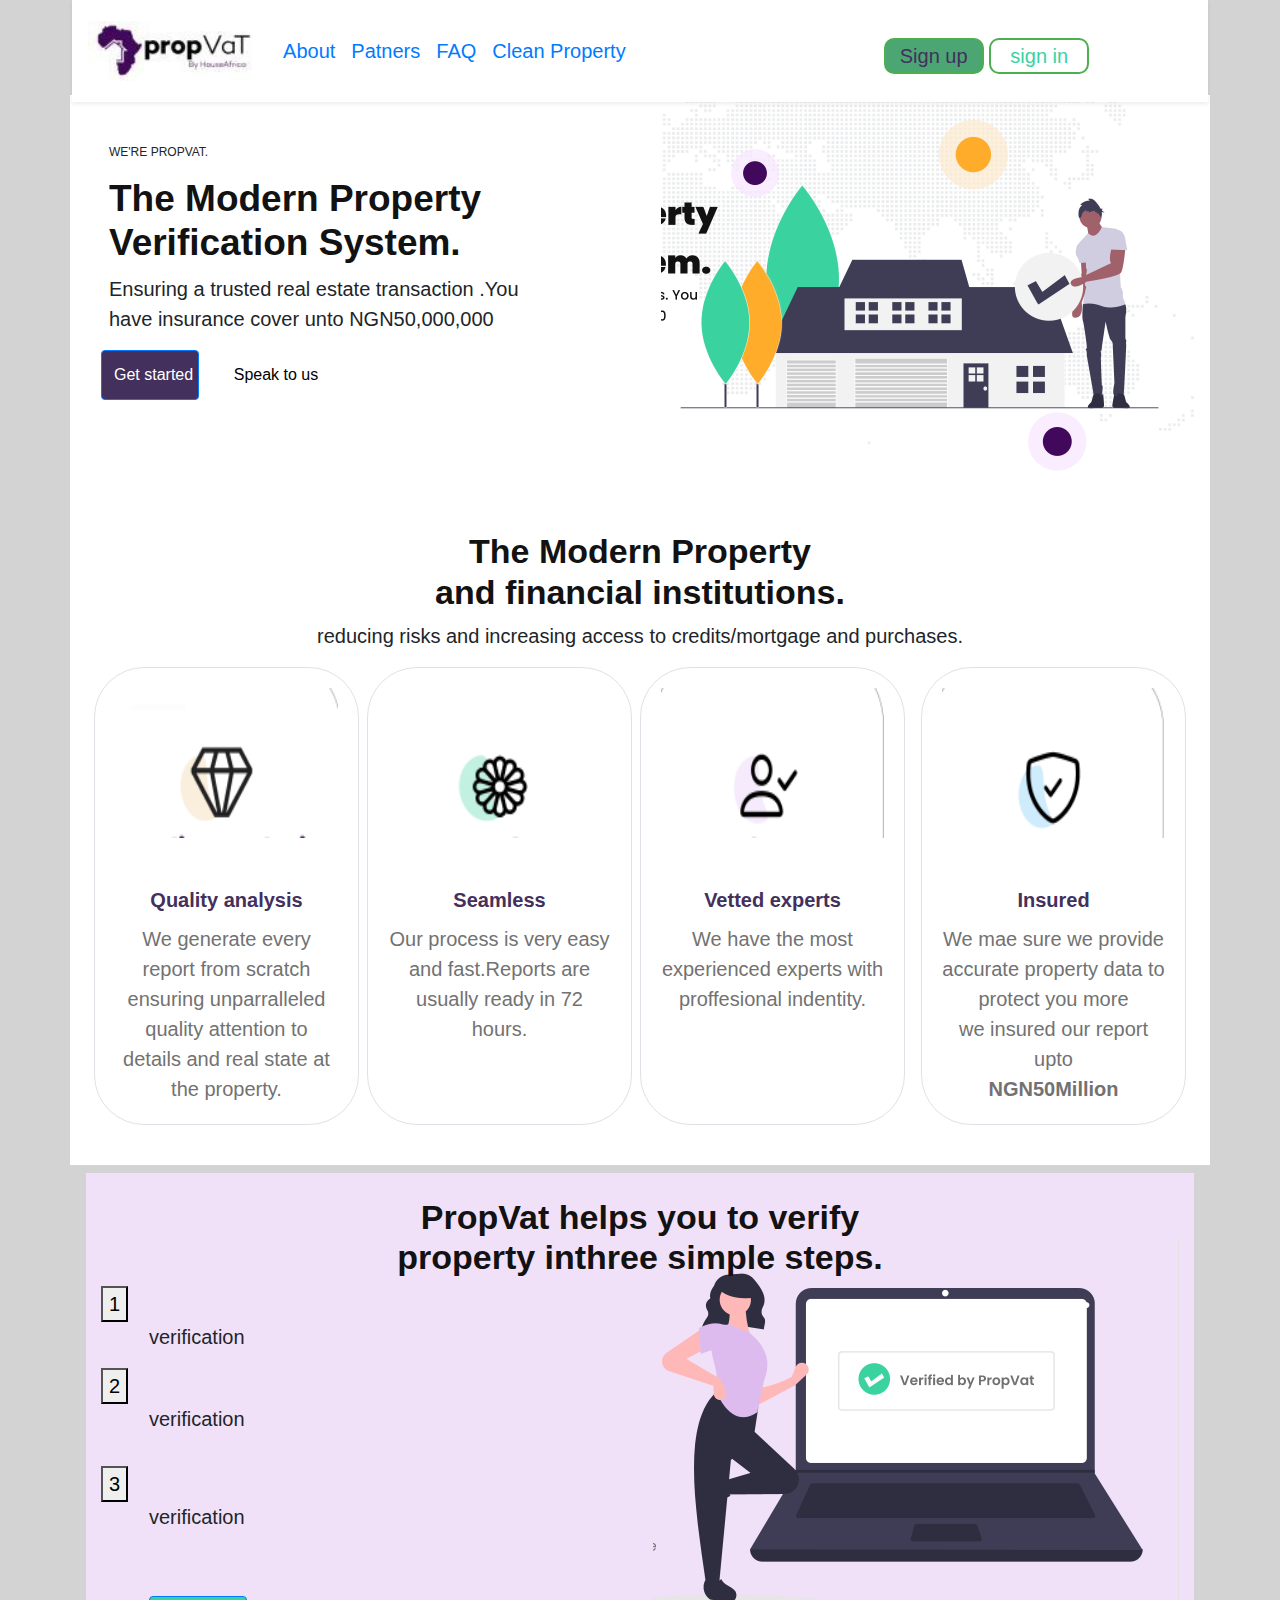
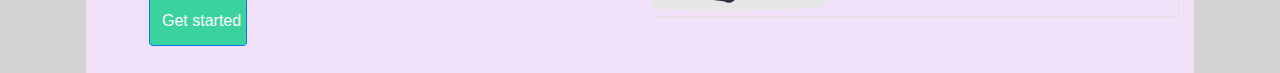
==== index.html @ 0a597217 "new website changes" ====
<!DOCTYPE html>
<html lang="en">
<head>
  <title>Bootstrap Example</title>
  <meta charset="utf-8">
  <meta name="viewport" content="width=device-width, initial-scale=1">
  <link rel="stylesheet" type="text/css" href="css/main.css">
  <link rel="stylesheet" href="https://maxcdn.bootstrapcdn.com/bootstrap/4.5.2/css/bootstrap.min.css">
  <script src="https://ajax.googleapis.com/ajax/libs/jquery/3.5.1/jquery.min.js"></script>
  <script src="https://cdnjs.cloudflare.com/ajax/libs/popper.js/1.16.0/umd/popper.min.js"></script>
  <script src="https://maxcdn.bootstrapcdn.com/bootstrap/4.5.2/js/bootstrap.min.js"></script>
  <style >
    body{
      background-color:lightgrey;
      font-family: -apple-system, BlinkMacSystemFont, “Segoe UI”, Roboto, “Helvetica Neue”, Arial, sans-serif, “Apple Color Emoji”, “Segoe UI Emoji”, “Segoe UI Symbol”;

font-size: 20px;
font-weight: 400;
line-height: 1.5;
    }
    .container{
      height:650px;
      margin-top:-55px;
    }
    nav{
      margin-right:72px;
      margin-left: 72px;
    }
    h1{
      font-weight: bolder;
      font-size: 37px;
      color:#121212;
    }
    h2{
     font-weight: bolder;
      font-size: 34px;
      color:#121212; 
      text-align: center;
    }
    #btn{
      background-color: #43305C;
      color: white;
      height: 50px;
      margin-right:80px; 
      padding-right: 5px;
    }
    .btn{
      color:black;
    }
    .card-title{
      color:#43305C;
      font-weight: bolder;
      padding-top: 50px;
      text-align: center;
    }
    #rncorners4{
    border-radius: 50px;
    
    }
    .card-text{
      color:#727272;
      text-align: center;
    }
    #bt{
      border: 2px solid #4CAF50;
      background:#4ba674;
      color:#43305C;
      border-radius:10px; 
      width:100px;
    margin-left:250px;

    }
    .button{
      border: 2px solid #4CAF50;
      background:#fff;
      color:#3AD29F;
      border-radius:10px;
       width:100px;
      /* margin-left:250px;*/
    }
    .pl-5 {
      padding-top:-20px; 
    }
  </style>
</head>
<body>


<nav class="navbar navbar-expand-sm bg-white navbar-dark shadow-sm p-3 mb-5 bg-white">
  <!-- Brand/logo -->
  <a class="navbar-brand" href="#">
    <img src="./Image/pivotlogo.jpg" alt="logo" style="height:60px;">
  </a>
  
  <!-- Links -->
  <ul class="navbar-nav text-primary">
    <li class="nav-item">
      <a class="nav-link text-primary" href="#">About</a>
    </li>
    <li class="nav-item">
      <a class="nav-link text-primary" href="#">Patners</a>
    </li>
    <li class="nav-item">
      <a class="nav-link text-primary" href="#">FAQ</a>
    </li>
    <li class="nav-item">
      <a class="nav-link text-primary" href="#">Clean Property</a>
    </li>
  </ul>
  <div class="login-container">
    <form action="/action_page.php" style="margin-top: 10px;">
      
      <button id="bt" type="submit" >Sign up</button>
      <button class="button" type="submit" style=" ">sign in</button>
    </form>
  </div>
</nav>

<div class="container bg-white">
  <img src="./Image/div.PNG" alt="" class="float-right">
  <p class="pt-5 pl-4" style="font-size:12px">WE'RE PROPVAT.</p>
  <h1 class="pt-0 pl-4">The Modern Property <br>Verification System.</h1>
  <p class="pt-0 pl-4">Ensuring a trusted real estate transaction .You<br>have insurance cover  unto NGN50,000,000</p>
  <button  type="submit" id="btn" class="btn btn-outline-primary mx-3" ;>Get started</button>
  <a  class="btn border border-white mr-lg-5">Speak to us</a>
</div>

<div class="container bg-white p-3 m " style="margin-top:-230px;">
 <h2 class=" mx-5 text-center">The Modern Property <br>and financial institutions.</h2>
  <p class="text-center">reducing risks and increasing access to credits/mortgage and purchases.</p>
  <div class="card-group">
  <div class="card  border mx-2 mt-n0" id="rncorners4">
    
    <div class="card-body  ">
      <img src="./Image/ic.PNG" class="card-img-top" alt="..." height="150px" width="200px">
      <h5 class="card-title">Quality analysis</h5>
      <p class="card-text"> We generate every report from scratch ensuring unparralleled quality attention to details and real state at the property.</p>
      
    </div>
  </div>
  <div class="card  border mx-n0 mt-n0" id="rncorners4">
   
    <div class="card-body  ">
       <img src="./Image/ico.PNG" class="card-img-top" alt="..." height="150px" width="200px">
      <h5 class="card-title">Seamless</h5>
      <p class="card-text"> Our process is very easy and fast.Reports are usually ready in 72 hours.</p>
      
    </div>
  </div>
   <div class="card  border mx-2 mt-n0" id="rncorners4">
    
    <div class="card-body " >
      <img src="./Image/icon.PNG" class="card-img-top" alt="..."  height="150px" width="200px">
      <h5 class="card-title">Vetted experts</h5>
      <p class="card-text">We have the most experienced experts with proffesional indentity.</p>
      
    </div>
  </div>
  <div class="card border mx-2 mt-n0" id="rncorners4">
    
    <div class="card-body" >
      <img src="./Image/icons.PNG" class="card-img-top" alt="..." height="150px" width="200px">
      <h5 class="card-title">Insured</h5>
      <p class="card-text">We mae sure we provide accurate property data to protect you more<br> we insured our report upto<br> <strong>NGN50Million</strong></p>
      
  </div>
</div>
</div>

<div class="container mt-5 w-120%" style="background-color:#F1E1F8;height:500px;">
 
  <h2 class=" mx-5 text-center pt-4">PropVat helps you to verify <br>property in<span>three simple steps</span>.</h2>
   <img src="./Image/verify.PNG" alt="" class="float-right mt-n5">
   <button>1</button>
   <p class="pl-5 ">verification</p>
   <button>2</button>
   <p class="pl-5 pt-n5">verification</p>
   <button class="mt-3">3</button>
   <p class="pl-5 ">verification</p>

  <button  type="submit" id="btn" class="btn btn-outline-primary mx-5 mt-5 "  style="background:#3AD29F;">Get started</button>
  
</div>

  

 


</body>
</html>
---- css/main.css ----
body{
	background-color:lightgrey;
}
.navbar-nav{
	color:black;
}
.navbar{
	background-color:#fff;
}
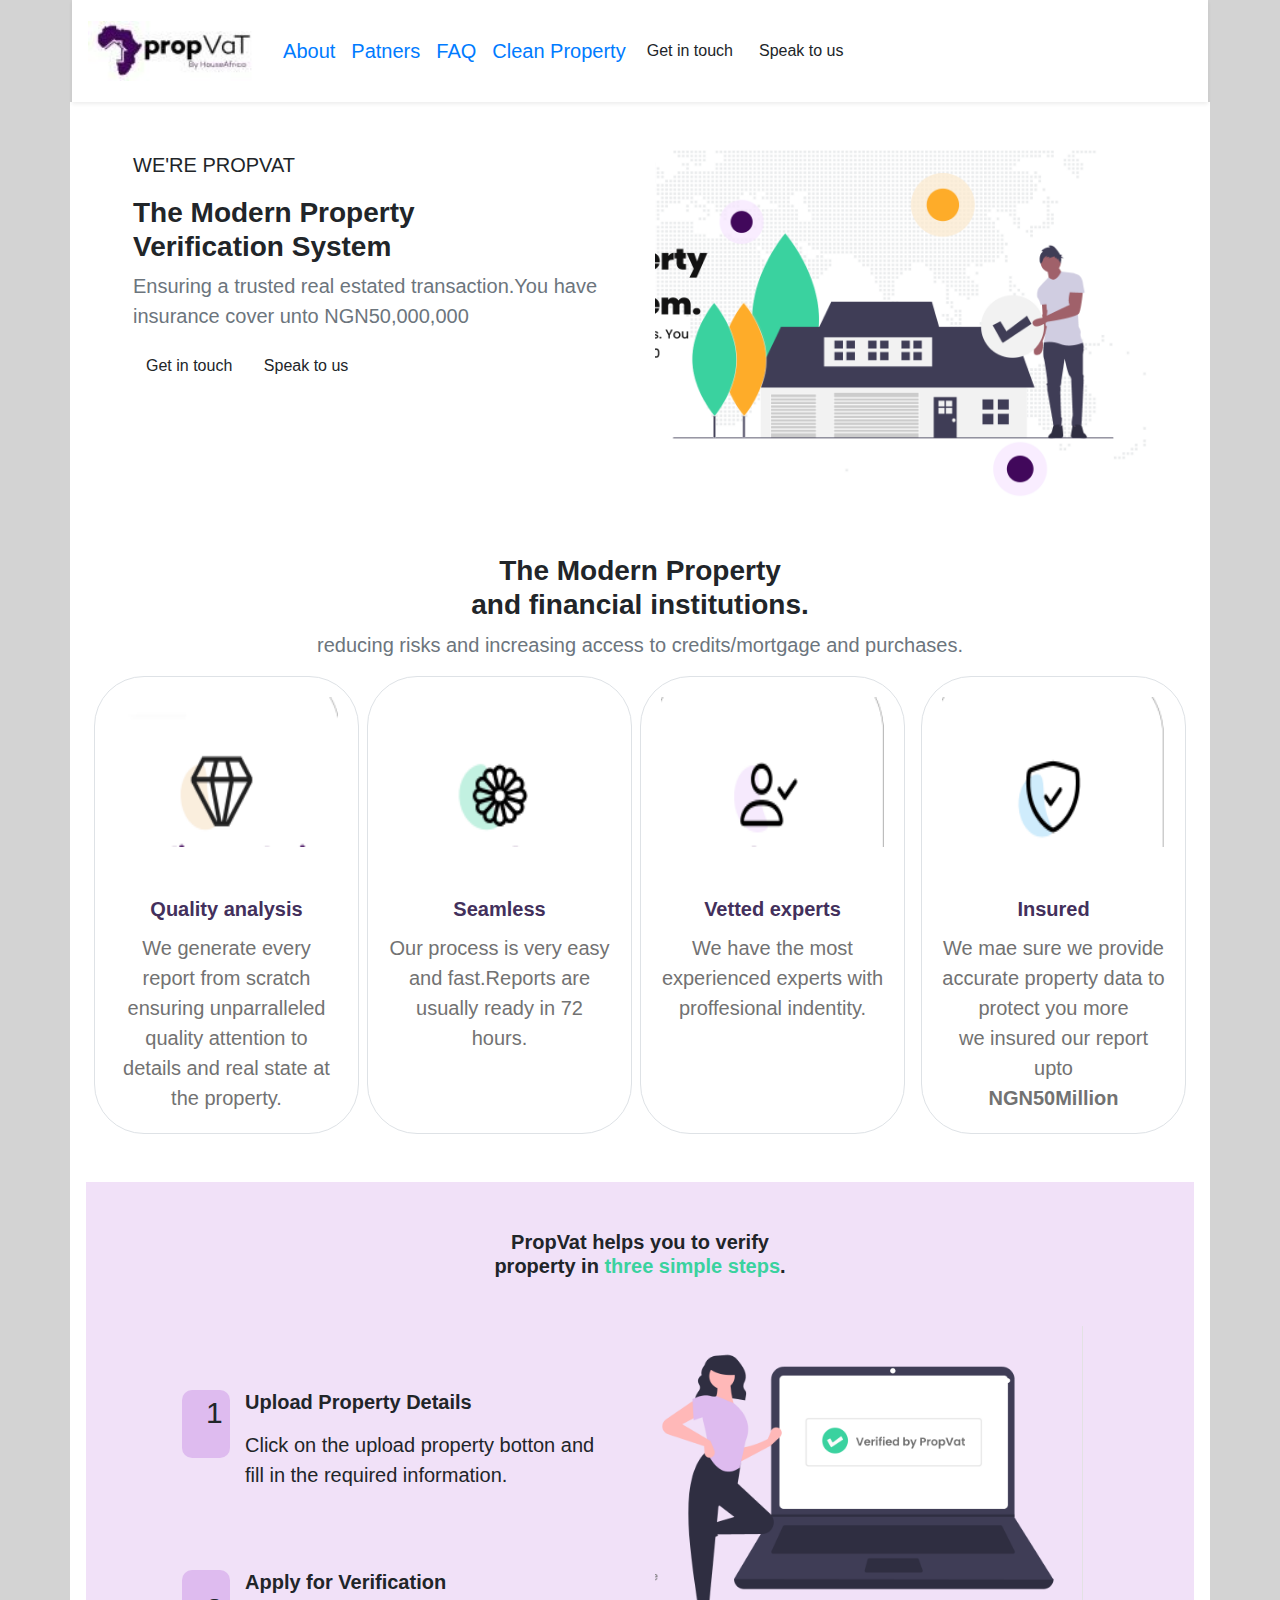
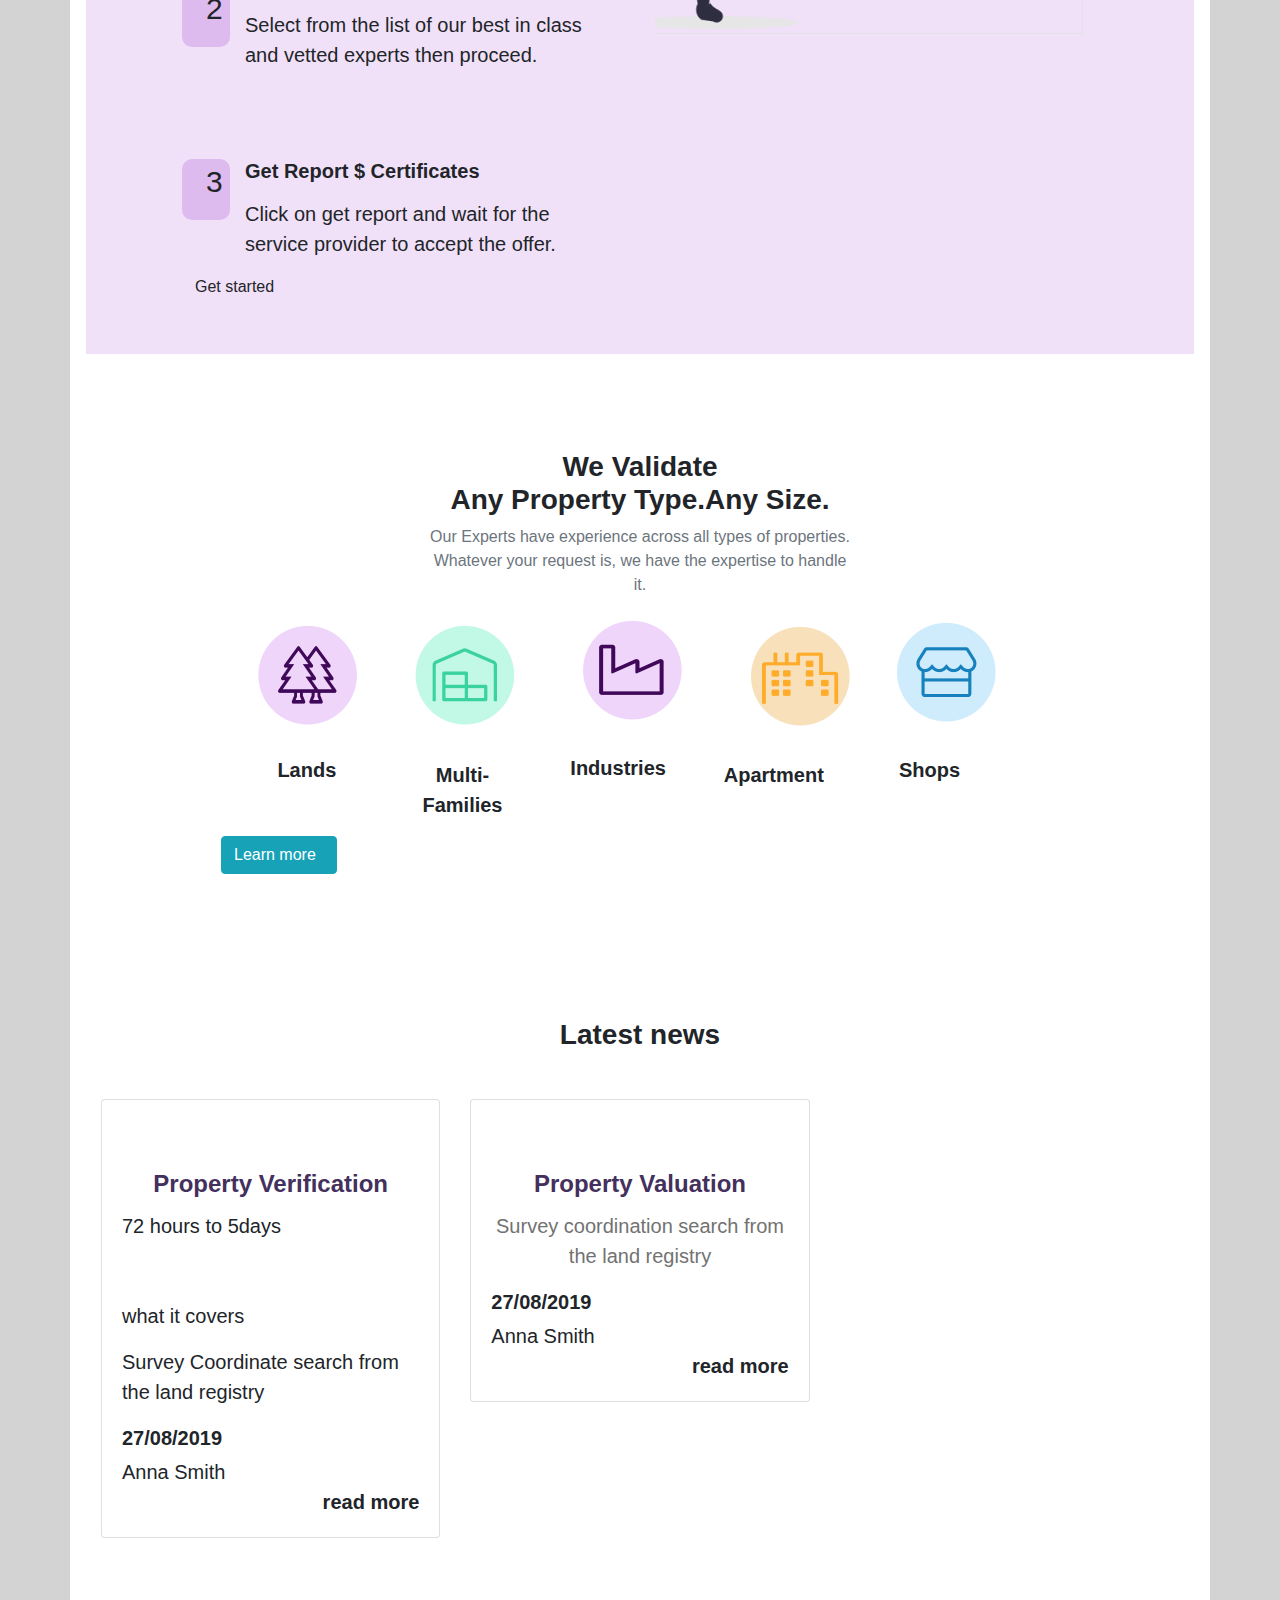
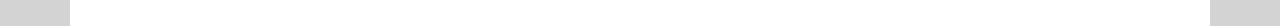
==== commit a48ae868: "change" ====
--- a/index.html
+++ b/index.html
@@ -4,6 +4,7 @@
   <title>Bootstrap Example</title>
   <meta charset="utf-8">
   <meta name="viewport" content="width=device-width, initial-scale=1">
+  <link rel="stylesheet" href="https://use.fontawesome.com/releases/v5.7.0/css/all.css" integrity="sha384-lZN37f5QGtY3VHgisS14W3ExzMWZxybE1SJSEsQp9S+oqd12jhcu+A56Ebc1zFSJ" crossorigin="anonymous">
   <link rel="stylesheet" type="text/css" href="css/main.css">
   <link rel="stylesheet" href="https://maxcdn.bootstrapcdn.com/bootstrap/4.5.2/css/bootstrap.min.css">
   <script src="https://ajax.googleapis.com/ajax/libs/jquery/3.5.1/jquery.min.js"></script>
@@ -18,10 +19,7 @@
 font-weight: 400;
 line-height: 1.5;
     }
-    .container{
-      height:650px;
-      margin-top:-55px;
-    }
+    
     nav{
       margin-right:72px;
       margin-left: 72px;
@@ -37,16 +35,9 @@
       color:#121212; 
       text-align: center;
     }
-    #btn{
-      background-color: #43305C;
-      color: white;
-      height: 50px;
-      margin-right:80px; 
-      padding-right: 5px;
-    }
-    .btn{
-      color:black;
-    }
+   
+    
+    
     .card-title{
       color:#43305C;
       font-weight: bolder;
@@ -61,23 +52,11 @@
       color:#727272;
       text-align: center;
     }
-    #bt{
-      border: 2px solid #4CAF50;
-      background:#4ba674;
-      color:#43305C;
-      border-radius:10px; 
-      width:100px;
-    margin-left:250px;
-
-    }
-    .button{
-      border: 2px solid #4CAF50;
-      background:#fff;
-      color:#3AD29F;
-      border-radius:10px;
-       width:100px;
-      /* margin-left:250px;*/
-    }
+    
+span{
+  color:#3AD29F
+}
+    
     .pl-5 {
       padding-top:-20px; 
     }
@@ -86,7 +65,7 @@
 <body>
 
 
-<nav class="navbar navbar-expand-sm bg-white navbar-dark shadow-sm p-3 mb-5 bg-white">
+<nav class="navbar navbar-expand-sm bg-white navbar-dark shadow-sm p-3 mb-5 bg-white well well-lg">
   <!-- Brand/logo -->
   <a class="navbar-brand" href="#">
     <img src="./Image/pivotlogo.jpg" alt="logo" style="height:60px;">
@@ -108,26 +87,69 @@
     </li>
   </ul>
   <div class="login-container">
-    <form action="/action_page.php" style="margin-top: 10px;">
-      
-      <button id="bt" type="submit" >Sign up</button>
-      <button class="button" type="submit" style=" ">sign in</button>
-    </form>
+    <!-- <form action="/action_page.php" style="margin-top: 10px;"> -->
+     <a class="btn btn btn-rounded float-right mr-lg-5 bg-purple"><i class="fas fa-user left"></i> Speak to us</a>
+     <a class="btn btn-outline-purple btn-rounded float-right"><i class="fas fa-book left"></i>Get in touch </a>
+      
+      <!-- <button id="bt" type="submit" >Sign up</button>
+      <button class="button" type="submit" style=" ">sign in</button> -->
+    <!-- </form> -->
   </div>
 </nav>
-
-<div class="container bg-white">
-  <img src="./Image/div.PNG" alt="" class="float-right">
-  <p class="pt-5 pl-4" style="font-size:12px">WE'RE PROPVAT.</p>
-  <h1 class="pt-0 pl-4">The Modern Property <br>Verification System.</h1>
-  <p class="pt-0 pl-4">Ensuring a trusted real estate transaction .You<br>have insurance cover  unto NGN50,000,000</p>
-  <button  type="submit" id="btn" class="btn btn-outline-primary mx-3" ;>Get started</button>
-  <a  class="btn border border-white mr-lg-5">Speak to us</a>
-</div>
-
-<div class="container bg-white p-3 m " style="margin-top:-230px;">
- <h2 class=" mx-5 text-center">The Modern Property <br>and financial institutions.</h2>
-  <p class="text-center">reducing risks and increasing access to credits/mortgage and purchases.</p>
+<div class="container mt-n5 py-5 z-depth-1 bg-white">
+ 
+ 
+        <!--Section: Content-->
+        <section class="px-md-n3 mx-md-5 text-center text-lg-left dark-grey-text">
+    
+          <!--Grid row-->
+          <div class="row">
+    
+            <!--Grid column-->
+            <div class="col-md-6 mb-4 mb-md-0">
+              <p>WE'RE PROPVAT</p>
+    
+              <h3 class="font-weight-bold">The Modern Property<br>Verification System</h3>
+    
+              <p class="text-muted">Ensuring a trusted real estated transaction.You have insurance cover unto NGN50,000,000</p>
+            <a class="btn btn-purple btn-md ml-0 bg-purple" href="#" role="button">Get in touch</a>
+             <a class="btn btn-purple btn-md ml-0 bg-purple" href="#" role="button">Speak to us</a>
+    
+            </div>
+            <!--Grid column-->
+    
+            <!--Grid column-->
+            <div class="col-md-6 mb-4 mb-md-0">
+    
+              <!--Image-->
+              <div class="view overlay z-depth-1-half mb-5">
+                <img src="./Image/div.PNG" class="img-fluid"
+                  alt="">
+                <a href="#">
+                  <div class="mask rgba-white-light"></div>
+                </a>
+              </div>
+    
+            </div>
+            <!--Grid column-->
+    
+          </div>
+          <!--Grid row-->
+    
+    
+        </section>
+        <!--Section: Content-->
+    
+    
+      </div>
+    </div>
+
+
+
+<div class="container bg-white p-3 m " style="margin-top:-90px;">
+   <h3 class="font-weight-bold mx-5 text-center">The Modern Property<br>and financial institutions.</h3>
+    
+<p class="text-muted text-center">reducing risks and increasing access to credits/mortgage and purchases.</p>
   <div class="card-group">
   <div class="card  border mx-2 mt-n0" id="rncorners4">
     
@@ -166,26 +188,252 @@
   </div>
 </div>
 </div>
-
-<div class="container mt-5 w-120%" style="background-color:#F1E1F8;height:500px;">
+<div>
+
+  <div class="container my-5 py-5 z-depth-1" style="background:#F1E1F8 ">
  
-  <h2 class=" mx-5 text-center pt-4">PropVat helps you to verify <br>property in<span>three simple steps</span>.</h2>
-   <img src="./Image/verify.PNG" alt="" class="float-right mt-n5">
-   <button>1</button>
-   <p class="pl-5 ">verification</p>
-   <button>2</button>
-   <p class="pl-5 pt-n5">verification</p>
-   <button class="mt-3">3</button>
-   <p class="pl-5 ">verification</p>
-
-  <button  type="submit" id="btn" class="btn btn-outline-primary mx-5 mt-5 "  style="background:#3AD29F;">Get started</button>
+ <h3 class="font-weight-bold text-center lead grey-text mx-auto mb-5">PropVat helps you to verify <br>property in<span> three simple steps</span>.</h3>
+    
+        <!--Section: Content-->
+        <section class="px-md-5 mx-md-5 text-center text-lg-left dark-grey-text">
+    
+          <!--Grid row-->
+          <div class="row">
+    
+            <!--Grid column-->
+            <div class="col-md-6 mb-4 mb-md-0">
+              <div class="row mb-3">
+
+          <div class="col-1">
+            <i class="fas fa-share fa-lg indigo-text"></i>
+          </div>
+         
+
+        </div>
+        
+        <div class="row mb-3">
+
+         
+          <div class="col-1 px-4 pt-n5 my-5 " style="background: #DEBBEF; border-radius:10px">
+            <p style="font-size:30px;text-align:center;">1</p>
+          </div>
+          
+          <div class="col-xl-10 col-md-11 col-10 mt-5">
+            <h5 class="font-weight-bold mb-3">Upload Property Details</h5>
+            <p class="grey-text">Click on the upload property botton and fill in the required information.</p>
+          </div>
+          
+
+        </div>
+        <div class="row mb-3">
+
+         
+          <div class="col-1 px-4 pt-n5 my-5 " style="background: #DEBBEF; border-radius:10px">
+            <p class="text-center pt-3 pr-5" style="font-size:30px;text-align:center;">2</p>
+          </div>
+          
+          <div class="col-xl-10 col-md-11 col-10 mt-5">
+            <h5 class="font-weight-bold mb-3">Apply for Verification</h5>
+            <p class="grey-text">Select from the list of our best in class and vetted experts then proceed.</p>
+          </div>
+          
+
+        </div>
+       
+        <div class="row">
+
+          
+          <div class="col-1 px-4 pt-n5 my-5 " style="background: #DEBBEF; border-radius:10px">
+            <p style="font-size:30px;text-align:center;">3</p>
+          </div>
+         
+          <div class="col-xl-10 col-md-11 col-10 mt-5">
+            <h5 class="font-weight-bold mb-3">Get Report $ Certificates</h5>
+            <p class="grey-text mb-0">Click on get report and wait for the service provider to accept the offer.</p>
+          </div>
+           <a class="btn btn-purple btn-md mr-lg-5-5 bg-purple" href="#" role="button">Get started</a>
+          
+
+        </div>
+       
+
+      </div>
+   <div class="col-md-6 mb-4 mb-md-0">
+    
+              <!--Image-->
+              <div class="view overlay z-depth-1-half">
+                <img src="./Image/verify.PNG" class="img-fluid"
+                  alt="">
+                <a href="#">
+                  <div class="mask rgba-white-light"></div>
+                </a>
+              </div>
+    
+            </div>
+            
+    
+          </div>
+          
+    
+        </section>
+        
+    
+    
+      </div>
+        <div class="container my-5 py-5 z-depth-1">
+
+
+    <!--Section: Content-->
+    <section class="px-md-5 mx-md-5 text-center dark-grey-text">
+
+      <!--Grid row-->
+      <div class="row d-flex justify-content-center">
+
+        <!--Grid column-->
+        <div class="col-xl-6 col-md-8">
+
+          <h3 class="font-weight-bold">We Validate<br> Any Property Type.Any Size.</h3>
+
+          <p class="text-muted" style="font-size:16px;">Our Experts have experience across all types of properties.<br> Whatever your request is, we have the expertise to handle it.</p>
+
+          
+
+        </div>
+        <!--Grid column-->
+
+      </div>
+      <!--Grid row-->
+
+
+      <!--Grid row-->
+      <div class="row mx-4">
+
+        <!--First column-->
+        <div class="col-lg-2 col-md-6 ml-lg-3">
+          <img src="./Image/land.PNG">
+ 
+          <p class="font-weight-bolder my-3">Lands</p>
+        </div>
+        <!--/First column-->
+
+        <!--Second column-->
+        <div class="col-lg-2 col-md-6 ml-lg-3">
+            <img src="./Image/multi.PNG">
+
+            <p class="font-weight-bold my-3">Multi-Families</p>
+
+        </div>
+        <!--/Second column-->
+
+        <!--Third column-->
+        <div class="col-lg-2 col-md-6 ml-lg-3">
+           <img src="./Image/indust.PNG">
+            <p class="font-weight-bold my-3">Industries</p>
   
+            
+        </div>
+        
+        <div class="col-lg-2 col-md-6 ml-lg-3">
+            <img src="./Image/apart.PNG">
+
+            <p class="font-weight-bold my-3">Apartment</p>
+
+        </div>
+        <!--/Fourth column-->
+        <div class="col-lg-2 col-md-6 ml-lg-3 mr-n5">
+            <img src="./Image/shops.PNG">
+
+            <p class="font-weight-bold my-3 pr-n5">Shops</p>
+
+          
+        </div>
+        <a class="btn btn-info btn-md mr-5 mb-5 " href="#" role="button">Learn more<i class="fa fa-magic ml-2"></i></a>
+
+      </div>
+      <!--/Grid row-->
+
+
+    </section>
+    <!--Section: Content-->
+
+
+  </div>
+  <div class="container my-5">
+
+
+  <!--Section: Content-->
+  <section class="">
+
+    <!-- Section heading -->
+    <h3 class="text-center font-weight-bold mb-5">Latest news</h3>
+
+    <div class="row">
+
+      <!--Grid column-->
+      <div class="col-md-4 mb-4">
+        <!--Card-->
+        <div class="card">
+
+          
+          <div class="card-body">
+            <!--Title-->
+            <h4 class="card-title"><strong>Property Verification</strong></h4>
+            <p>72 hours to 5days <br><br><br>what it covers</p>
+            <!--Text-->
+            <p> <a href="#">
+          <span class="glyphicon glyphicon-ok"></span>
+        </a>Survey Coordinate search from the land registry
+              </p>
+            <p class="font-small font-weight-bold dark-grey-text mb-1"><i class="far fa-clock-o"></i>
+              27/08/2019</p>
+            <p class="font-small grey-text mb-0">Anna Smith</p>
+            <p class="text-right mb-0 font-small font-weight-bold"><a>read more <i class="fas fa-angle-right"></i></a></p>
+          </div>
+          <!--/.Card content-->
+
+        </div>
+        <!--/.Card-->
+
+      </div>
+      <!--Grid column-->
+
+      <!--Grid column-->
+      <div class="col-md-4 mb-4">
+
+        <!--Card-->
+        <div class="card">
+
+          
+          <div class="card-body">
+            <!--Title-->
+            <h4 class="card-title"><strong>Property Valuation</strong></h4>
+           
+            <!--Text-->
+            <p class="card-text mb-3">Survey coordination search from the land registry
+            </p>
+            <p class="font-small font-weight-bold dark-grey-text mb-1"><i class="far fa-clock-o"></i>
+              27/08/2019</p>
+            <p class="font-small grey-text mb-0">Anna Smith</p>
+            <p class="text-right mb-0 font-small font-weight-bold"><a>read more <i class="fas fa-angle-right"></i></a></p>
+          </div>
+          <!--/.Card content-->
+
+        </div> 
+        <!--/.Card-->
+      </div>
+      <!--Grid column-->
+
+      <!--Grid column-->
+      
+          
+
+  </section>
+  <!--Section: Content-->
+
+
 </div>
 
   
-
- 
-
 
 </body>
 </html>
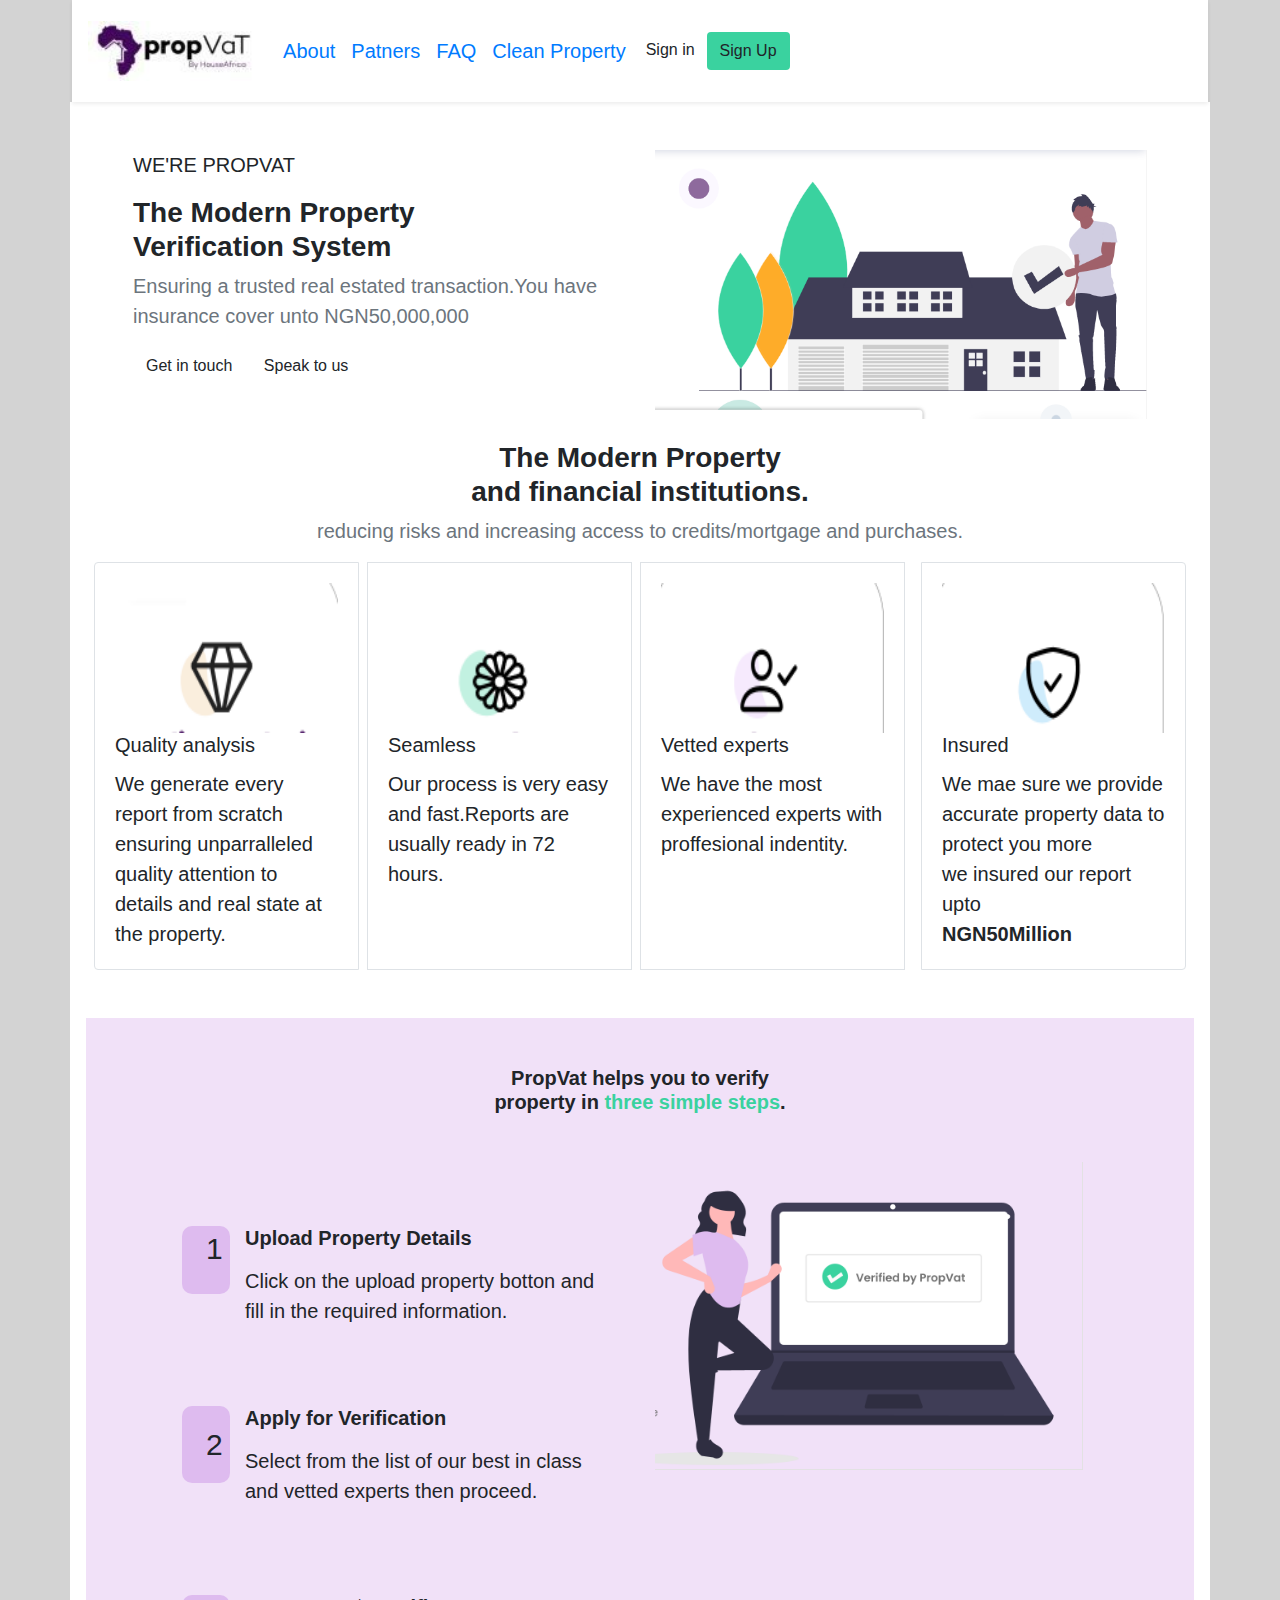
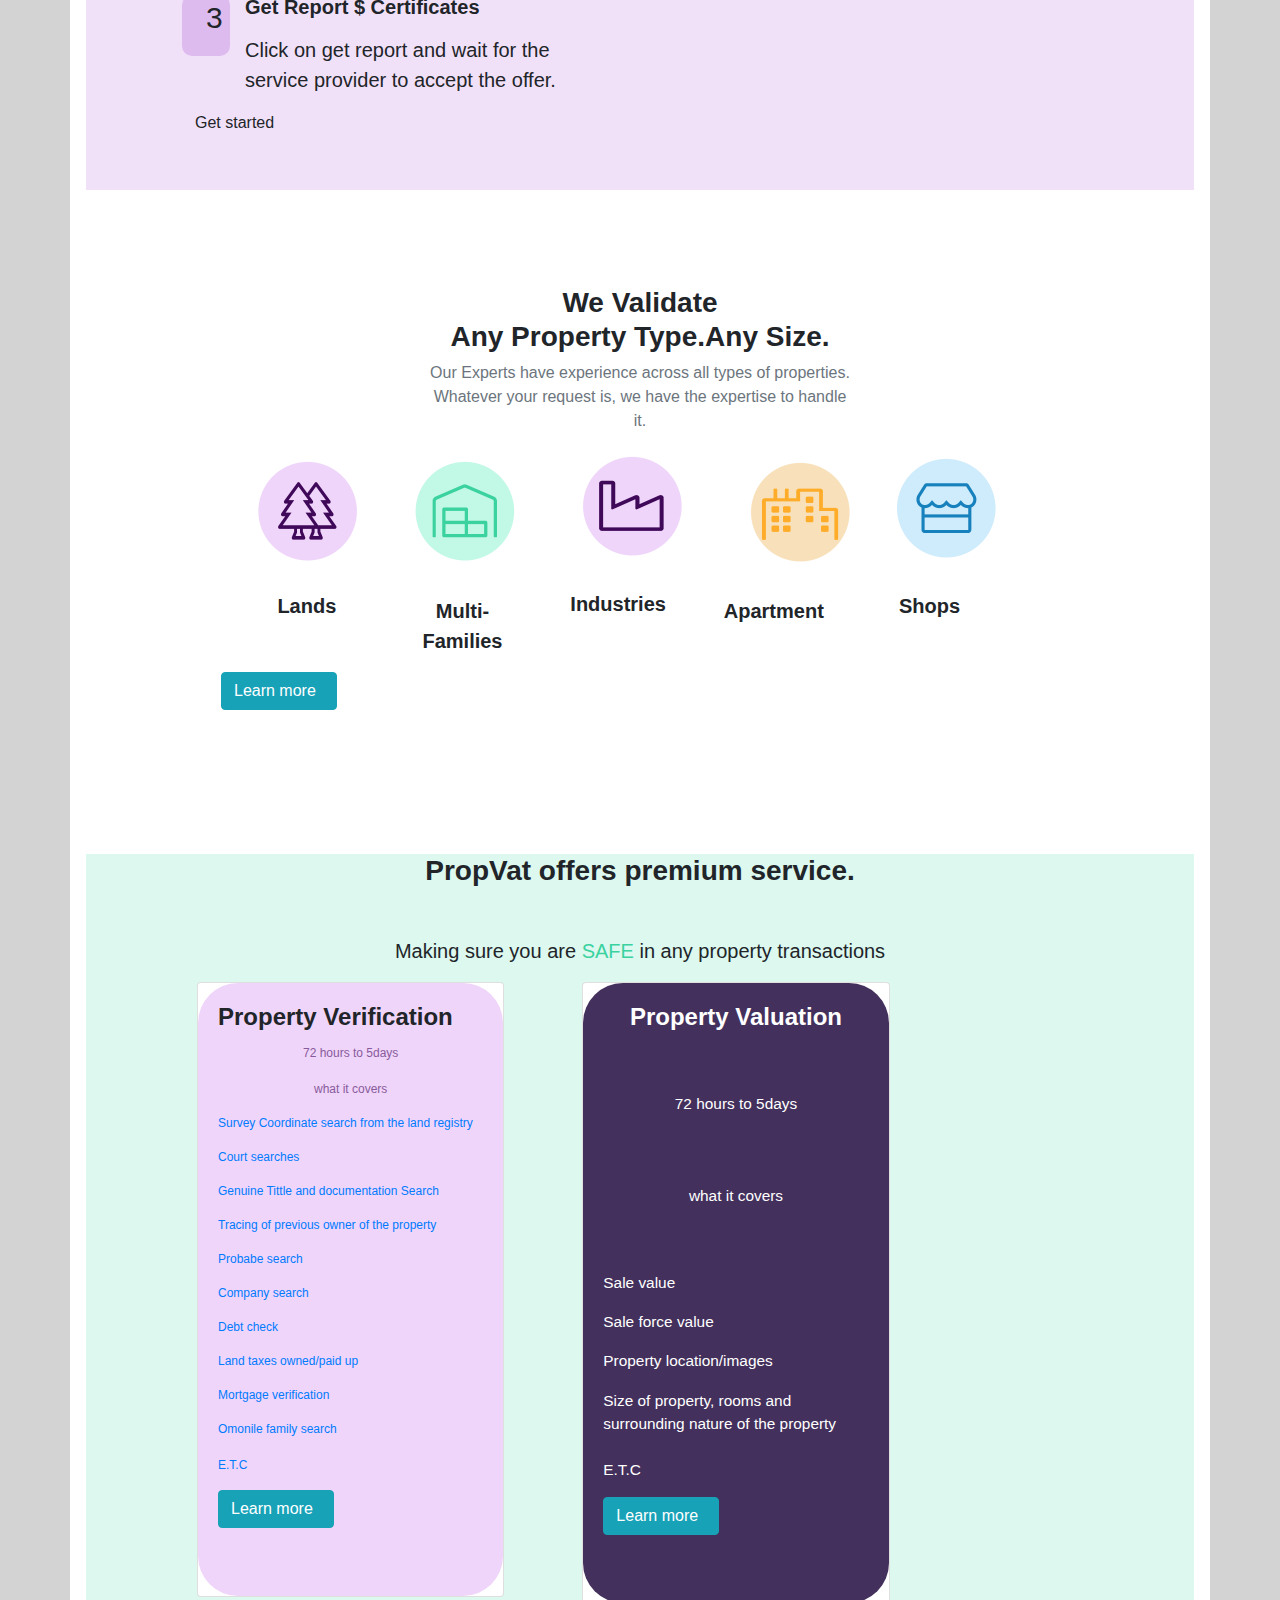
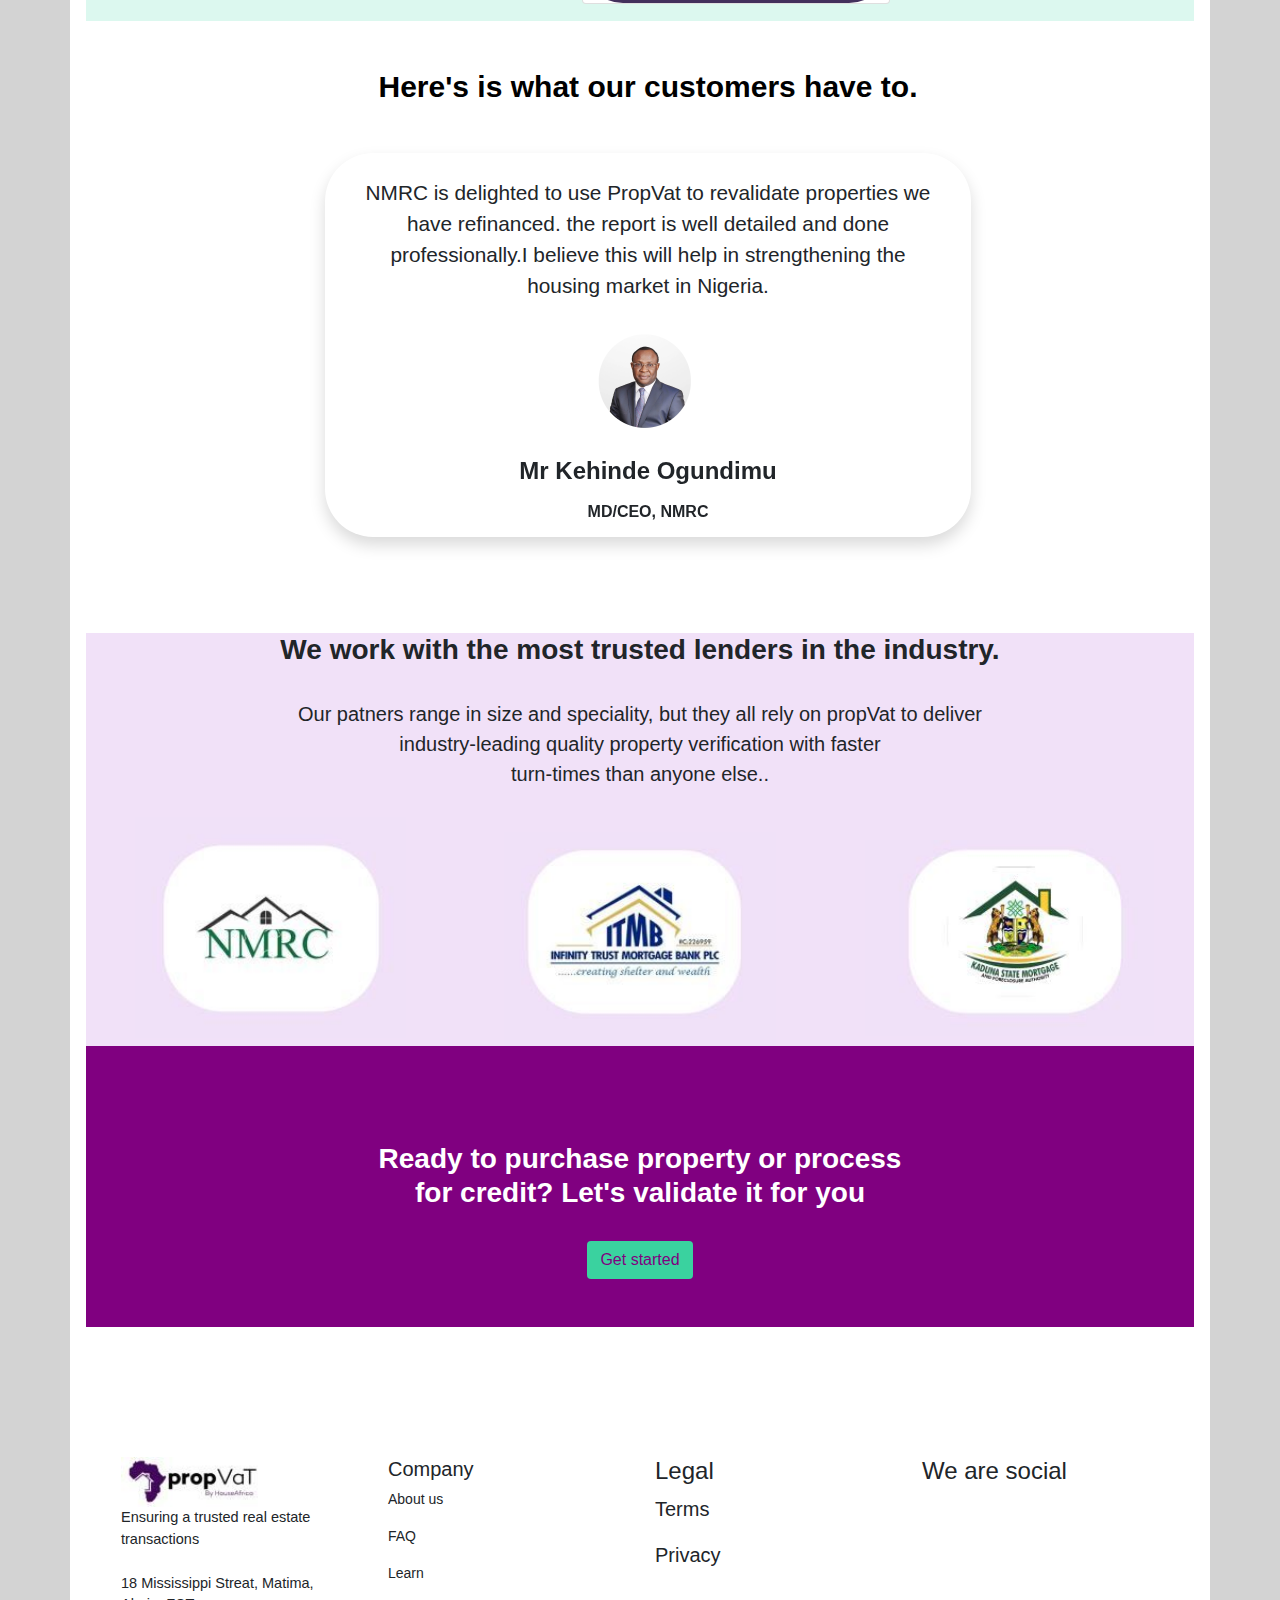
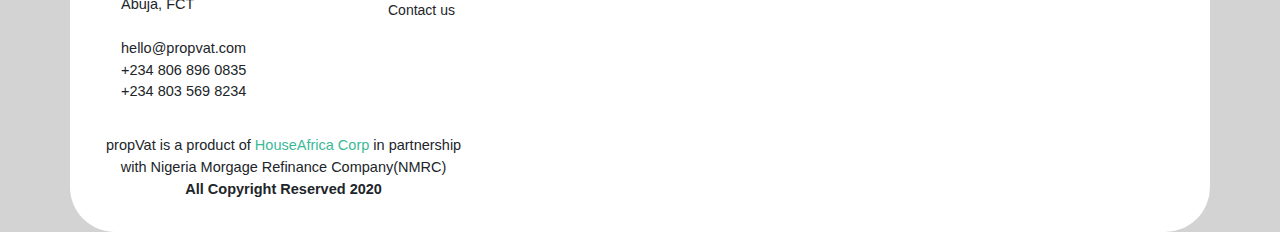
==== commit d0f00470: "changes" ====
--- a/index.html
+++ b/index.html
@@ -38,7 +38,7 @@
    
     
     
-    .card-title{
+    /*.card-title{
       color:#43305C;
       font-weight: bolder;
       padding-top: 50px;
@@ -51,7 +51,7 @@
     .card-text{
       color:#727272;
       text-align: center;
-    }
+    }*/
     
 span{
   color:#3AD29F
@@ -88,14 +88,15 @@
   </ul>
   <div class="login-container">
     <!-- <form action="/action_page.php" style="margin-top: 10px;"> -->
-     <a class="btn btn btn-rounded float-right mr-lg-5 bg-purple"><i class="fas fa-user left"></i> Speak to us</a>
-     <a class="btn btn-outline-purple btn-rounded float-right"><i class="fas fa-book left"></i>Get in touch </a>
+     <a class="btn btn btn-rounded float-right mr-lg-5 bg-purple" style="background:#3AD29F "> Sign Up</a>
+     <a class="btn  btn-rounded float-right" style="border:#3AD29F">Sign in</a>
       
       <!-- <button id="bt" type="submit" >Sign up</button>
       <button class="button" type="submit" style=" ">sign in</button> -->
     <!-- </form> -->
   </div>
 </nav>
+
 <div class="container mt-n5 py-5 z-depth-1 bg-white">
  
  
@@ -116,14 +117,12 @@
              <a class="btn btn-purple btn-md ml-0 bg-purple" href="#" role="button">Speak to us</a>
     
             </div>
-            <!--Grid column-->
-    
-            <!--Grid column-->
+            
             <div class="col-md-6 mb-4 mb-md-0">
     
               <!--Image-->
               <div class="view overlay z-depth-1-half mb-5">
-                <img src="./Image/div.PNG" class="img-fluid"
+                <img src="./Image/Ca.PNG" class="img-fluid"
                   alt="">
                 <a href="#">
                   <div class="mask rgba-white-light"></div>
@@ -131,22 +130,19 @@
               </div>
     
             </div>
-            <!--Grid column-->
-    
-          </div>
-          <!--Grid row-->
-    
+           
+          </div>
     
         </section>
-        <!--Section: Content-->
-    
-    
-      </div>
-    </div>
-
-
-
-<div class="container bg-white p-3 m " style="margin-top:-90px;">
+        
+    
+    
+      </div>
+    </div>
+
+
+
+<div class="container bg-white p-3 m " style="margin-top:-90px;border-radius:45px">
    <h3 class="font-weight-bold mx-5 text-center">The Modern Property<br>and financial institutions.</h3>
     
 <p class="text-muted text-center">reducing risks and increasing access to credits/mortgage and purchases.</p>
@@ -358,36 +354,71 @@
 
 
   </div>
-  <div class="container my-5">
+  <div class="container my-5" style="background:#DCF8EF">
 
 
   <!--Section: Content-->
-  <section class="">
+  <section class="mx-5">
 
     <!-- Section heading -->
-    <h3 class="text-center font-weight-bold mb-5">Latest news</h3>
+    <h3 class="text-center font-weight-bold mb-5">PropVat offers premium service.</h3>
+    <p class="text-center">Making sure you are<span> SAFE </span>in any property transactions</p>
 
     <div class="row">
 
       <!--Grid column-->
-      <div class="col-md-4 mb-4">
+      <div class="col-md-4 mb-4 ml-5 rounded"  >
         <!--Card-->
         <div class="card">
 
           
-          <div class="card-body">
+          <div class="card-body pt-n5" style="background:#F0D5FA;font-size:12px;border-radius: 40px">
             <!--Title-->
             <h4 class="card-title"><strong>Property Verification</strong></h4>
-            <p>72 hours to 5days <br><br><br>what it covers</p>
+            <p class="text-center pt-n4" style="color:#885B9C">72 hours to 5days <br><br style="color:#885B9C">what it covers</p>
             <!--Text-->
             <p> <a href="#">
-          <span class="glyphicon glyphicon-ok"></span>
-        </a>Survey Coordinate search from the land registry
-              </p>
-            <p class="font-small font-weight-bold dark-grey-text mb-1"><i class="far fa-clock-o"></i>
-              27/08/2019</p>
-            <p class="font-small grey-text mb-0">Anna Smith</p>
-            <p class="text-right mb-0 font-small font-weight-bold"><a>read more <i class="fas fa-angle-right"></i></a></p>
+          <span class="fa fa-check text-center" style="color:#885B9C"></span>Survey Coordinate search from the land registry
+        </a>
+              </p>
+              <p> <a href="#">
+          <span class="fa fa-check text-center" style="color:#885B9C"></span>Court searches
+        </a>
+              </p>
+              <p> <a href="#">
+          <span class="fa fa-check text-center" style="color:#885B9C"></span>Genuine Tittle and documentation Search
+        </a>
+              </p>
+              <p> <a href="#">
+          <span class="fa fa-check text-center" style="color:#885B9C"></span>Tracing of previous owner of the property
+        </a>
+              </p>
+              <p class> <a href="#">
+          <span class="fa fa-check " style="color:#885B9C"></span>Probabe search
+        </a>
+              </p>
+              <p> <a href="#">
+          <span class="fa fa-check text-center" style="color:#885B9C"></span>Company search
+        </a>
+              </p>
+            <p> <a href="#">
+          <span class="fa fa-check text-center" style="color:#885B9C"></span>Debt check
+        </a>
+              </p>
+              <p> <a href="#">
+          <span class="fa fa-check text-center" style="color:#885B9C"></span>Land taxes owned/paid up
+        </a>
+              </p>
+              <p> <a href="#">
+          <span class="fa fa-check" style="color:#885B9C"></span>Mortgage verification
+        </a>
+              </p>
+              <p> <a href="#">
+          <span class="fa fa-check" style="color:#885B9C"></span>Omonile family search<br><br>
+              E.T.C
+        </a></p>
+            <a class="btn btn-info btn-md mr-5 mb-5 " href="#" role="button">Learn more<i class="fa fa-magic ml-2"></i></a>
+ 
           </div>
           <!--/.Card content-->
 
@@ -395,45 +426,218 @@
         <!--/.Card-->
 
       </div>
-      <!--Grid column-->
-
-      <!--Grid column-->
-      <div class="col-md-4 mb-4">
-
+
+
+      <div class="col-md-4 mb-3 ml-5" >
         <!--Card-->
         <div class="card">
 
           
-          <div class="card-body">
+          <div class="card-body text-white" style="background:#43305C;font-size:15.4px;border-radius:40px">
             <!--Title-->
-            <h4 class="card-title"><strong>Property Valuation</strong></h4>
-           
+            <h4 class="card-title text-white text-center pb-5"><strong>Property Valuation</strong></h4>
+            <p class="text-center pb-5">72 hours to 5days <br><br><br><br class="pb-5">what it covers</p>
             <!--Text-->
-            <p class="card-text mb-3">Survey coordination search from the land registry
-            </p>
-            <p class="font-small font-weight-bold dark-grey-text mb-1"><i class="far fa-clock-o"></i>
-              27/08/2019</p>
-            <p class="font-small grey-text mb-0">Anna Smith</p>
-            <p class="text-right mb-0 font-small font-weight-bold"><a>read more <i class="fas fa-angle-right"></i></a></p>
-          </div>
-          <!--/.Card content-->
-
-        </div> 
-        <!--/.Card-->
-      </div>
-      <!--Grid column-->
-
-      <!--Grid column-->
-      
-          
-
+            <p class=""> <a href="#">
+          <span class="fa fa-check" style="color:#fff"></span>
+        </a>Sale value
+              </p>
+              <p> <a href="#">
+          <span class="fa fa-check" style="color:#fff"></span>
+        </a>Sale force value
+              </p>
+              <p> <a href="#">
+          <span class="fa fa-check" style="color:#fff"></span>
+        </a>Property location/images
+              </p>
+              <p> <a href="#">
+          <span class="fa fa-check" style="color:#fff"></span>
+        </a>Size of property, rooms and surrounding nature of the property<br><br>E.T.C
+              </p>
+             <a class="btn btn-info btn-md mr-5 mb-5 text-center " href="#" role="button">Learn more<i class="fa fa-magic ml-2"></i></a>
+  
+          </div>
+
+        </div>
+
+      </div>
   </section>
+
+</div>
+  <div class="container mx-2 z-depth-1 bg-white ">
+
+
+    <!--Section: Content-->
+    <section class="px-md-5 mx-md-5 text-center text-lg-left dark-grey-text">
+
+      <!--Grid row-->
+      <div class="row d-flex justify-content-center">
+
+        <!--Grid column-->
+        <div class="col-lg-8 text-center">
+          <h1 class="text-center font-weight-bold mb-4" style="color:#000;font-size: 30px;">Here's is what our customers have to.</h1>
+
+          <div class="container mt-5">
+
+
   <!--Section: Content-->
-
-
-</div>
-
-  
-
+  <section class="text-center dark-grey-text shadow pt-4 mb-5 mx-n5 bg-white" style="border-radius:3rem">
+
+    <!-- Section heading -->
+     <p style="font-size:1.3rem">
+           NMRC is delighted to use PropVat to revalidate properties we <br> have refinanced. the report is well detailed and done <br>professionally.I believe this will help in strengthening the <br>housing market in Nigeria.     
+              </p>
+
+    <div class="wrapper-carousel-fix">
+      <!-- Carousel Wrapper -->
+      <div id="carousel-example-1" class="carousel no-flex testimonial-carousel slide carousel-fade" data-ride="carousel"
+        data-interval="false">
+        <!--Slides-->
+        <div class="carousel-inner" role="listbox">
+          <!--First slide-->
+          <div class="carousel-item active">
+            <div class="testimonial">
+              <!--Avatar-->
+              <div class="avatar mx-auto mb-4">
+                <img src="./Image/jama.PNG" class="rounded-circle img-fluid"
+                  alt="First sample avatar image">
+              </div>
+              <!--Content-->
+             
+              <h4 class="font-weight-bold">Mr Kehinde Ogundimu</h4>
+              <h6 class="font-weight-bold my-3">MD/CEO, NMRC</h6>
+              <!--Review-->
+              
+            </div>
+          </div>
+          
+    </div>
+
+  </section>
+  
+
+
+</div>
+          
+            
+              <div class="mask rgba-white-light"></div>
+            </a>
+          </div>
+
+        </div>
+        
+      </div>
+  
+    </section>
+    
+  </div>
+  <div class="container mt-5" style="background:#F1E1F8">
+
+
+  
+  <section class="text-center dark-grey-text">
+
+    
+    <h3 class="font-weight-bold mb-4 pb-2">We work with the most trusted lenders in the industry.</h3>
+  
+    <p class="text-center w-responsive mx-auto mb-5">Our patners range in size and  speciality, but they all rely on propVat to deliver <br>industry-leading quality property verification with faster<br>turn-times than anyone else..</p>
+
+  
+  <div class="row">
+  <div class="col-md-4" style="margin-top: -20px;">
+    <div class="thumbnail">
+      <a href="/w3images/lights.jpg">
+        <img src="./Image/PRO1.JPG" alt="Lights" style="width:80%">
+        
+      </a>
+    </div>
+  </div>
+  <div class="col-md-4" style="margin-top: -5px;">
+    <div class="thumbnail">
+      <a href="/w3images/nature.jpg">
+        <img src="./Image/PRO2.JPG" alt="Nature" style="width:80%">
+        
+      </a>
+    </div>
+  </div>
+  <div class="col-md-4" style="margin-top: 3px;">
+    <div class="thumbnail">
+      <a href="/w3images/fjords.jpg">
+        <img src="./Image/PRO3.JPG" alt="Fjords" style="width:85%">
+        
+      </a>
+    </div>
+  </div>
+</div>
+</div>
+<div class="container mt-n0 py-5 z-depth-1 bg-purple" style="background:purple;">
+
+  <section class="text-center px-md-5 mx-md-5 dark-grey-text">
+    
+    <div class="row mb-5">
+      <div class="col-md-4 mx-auto">
+       
+      </div>
+    </div>
+
+    <h3 class="font-weight-bold mb-4 pb-2 text-white">Ready to purchase property or process <br> for credit? Let's validate it for you</h3>
+    
+   
+    
+    <button type="button" class="btn btn btn-rounded text-purple" style="background:#3ad29f;color:purple;">Get started</button>
+
+  </section>
+    
+</div>
+
+<section class="footer" style="margin-top:100px;background:#fff;margin-right:20px; margin-left:20px;">
+   
+<div class="container" style="padding-top: 30px; margin-right:6px;" >
+<div class="row">
+<div class="col-md-3">
+<img src="./Image/pivotlogo.jpg" height="50px" alt="propVAT" class="footer-logo">
+<p style="font-size:14.5px">Ensuring a trusted real estate transactions<br><br>18 Mississippi Streat, Matima,<br>Abuja, FCT <br><br>hello@propvat.com<br>+234 806 896 0835<br>+234 803 569 8234</p>
+</div>
+<div class="col-md-3" style="font-size:14px;">
+<h5>Company</h5>
+<p>About us</p>
+<p>FAQ</p>
+<p>Learn</p>
+<p>Contact us</p>
+</div>
+<div class="col-md-3">
+<h4>Legal</h4>
+<p>Terms</p>
+<p>Privacy</p>
+
+</div>
+<div class="col-md-3" style="font-size:14.5px; ">
+<h4>We are social</h4>
+ <a class="fb-ic">
+            <i class="fab fa-facebook-f fa-lg white-text mr-md-5 mr-3 fa-2x"> </i>
+          </a>
+          <a class="li-ic">
+            <i class="fab fa-linkedin-in fa-lg white-text mr-md-5 mr-3 fa-2x"> </i>
+          </a>
+          <!-- Twitter -->
+          <a class="tw-ic">
+            <i class="fab fa-twitter fa-lg white-text mr-md-5 mr-3 fa-2x"> </i>
+          </a>
+
+          
+          <a class="ins-ic">
+            <i class="fab fa-instagram fa-lg white-text mr-md-5 mr-3 fa-2x"> </i>
+          </a>
+          
+
+</div>
+<p class="copyright text-center pt-3 " style="font-size: 14.5px;">propVat is a product of <span style="color:#3BB997">HouseAfrica Corp</span> in partnership  <br>with Nigeria Morgage Refinance Company(NMRC)<br><i class="fa fa-heart"></i><b>All Copyright Reserved 2020</b></p><hr>
+</div>
+
+</section>
+ 
+
+  
+</div>
 </body>
 </html>
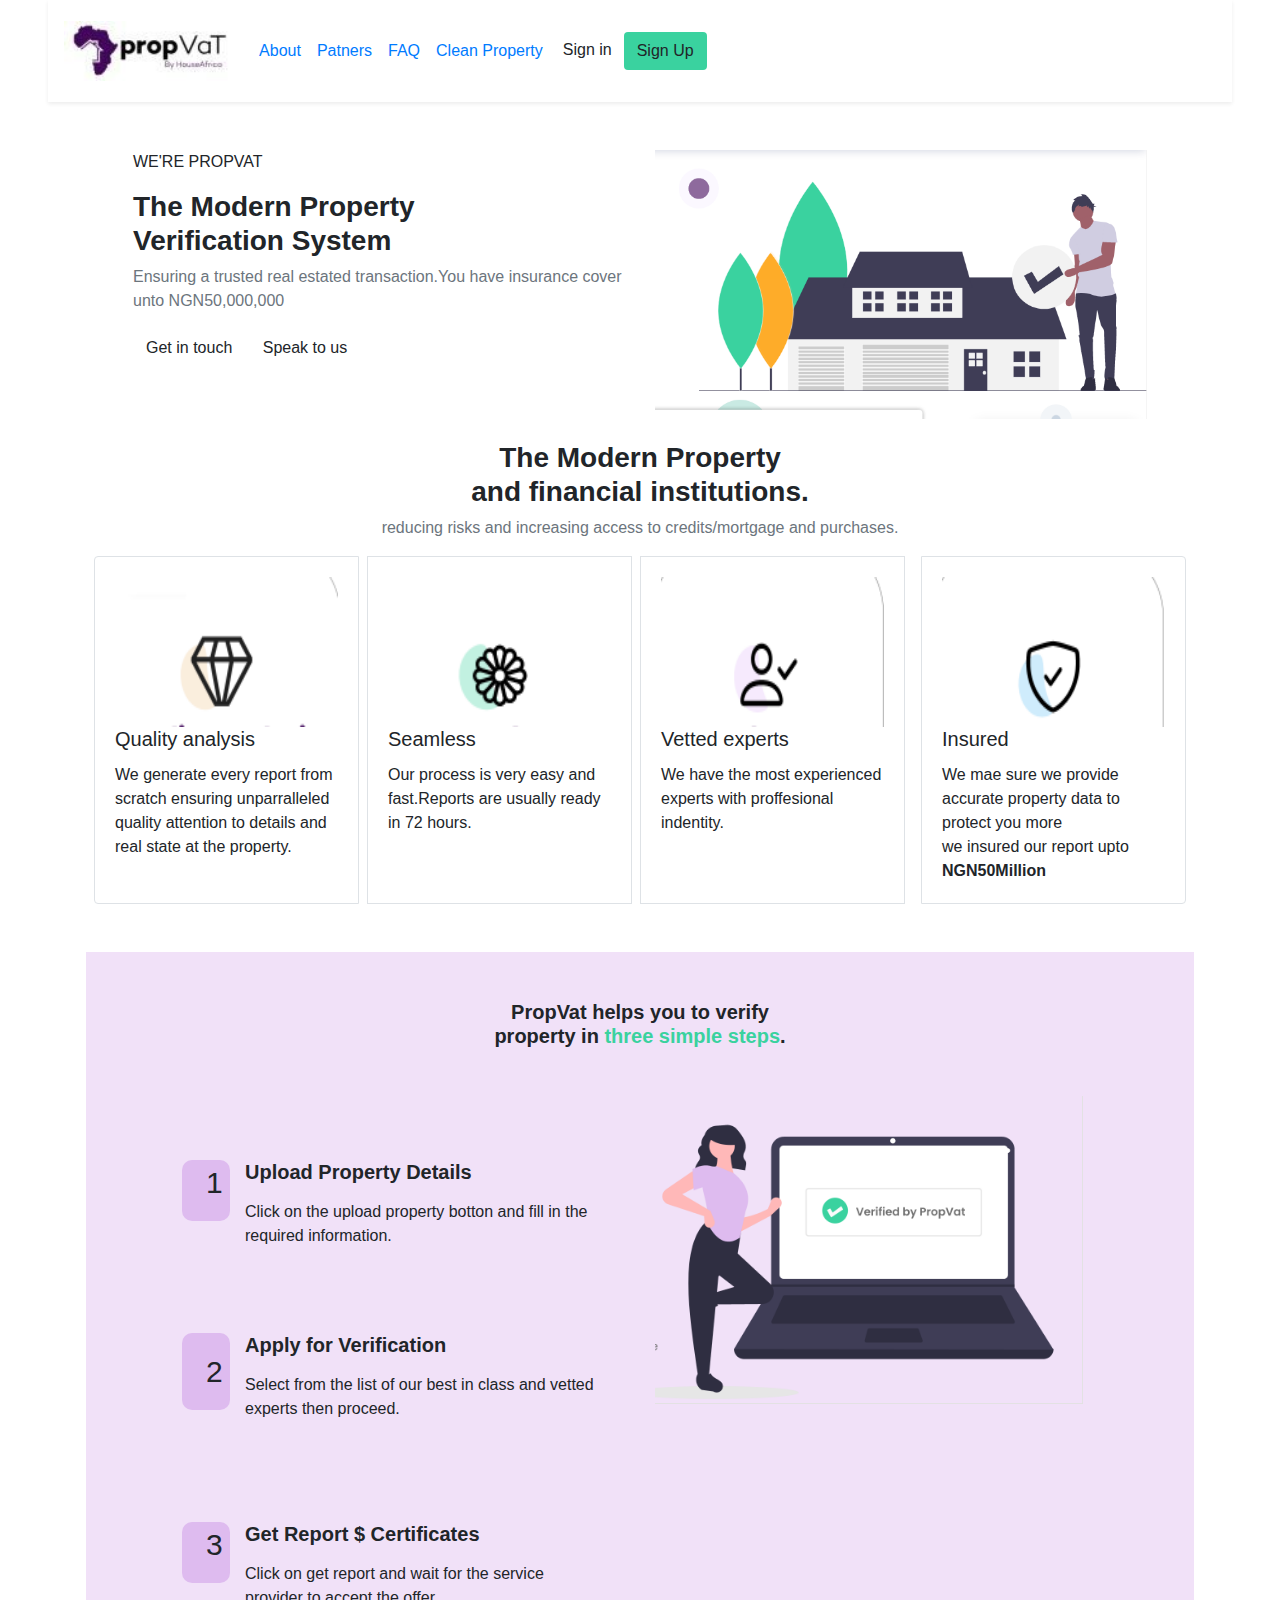
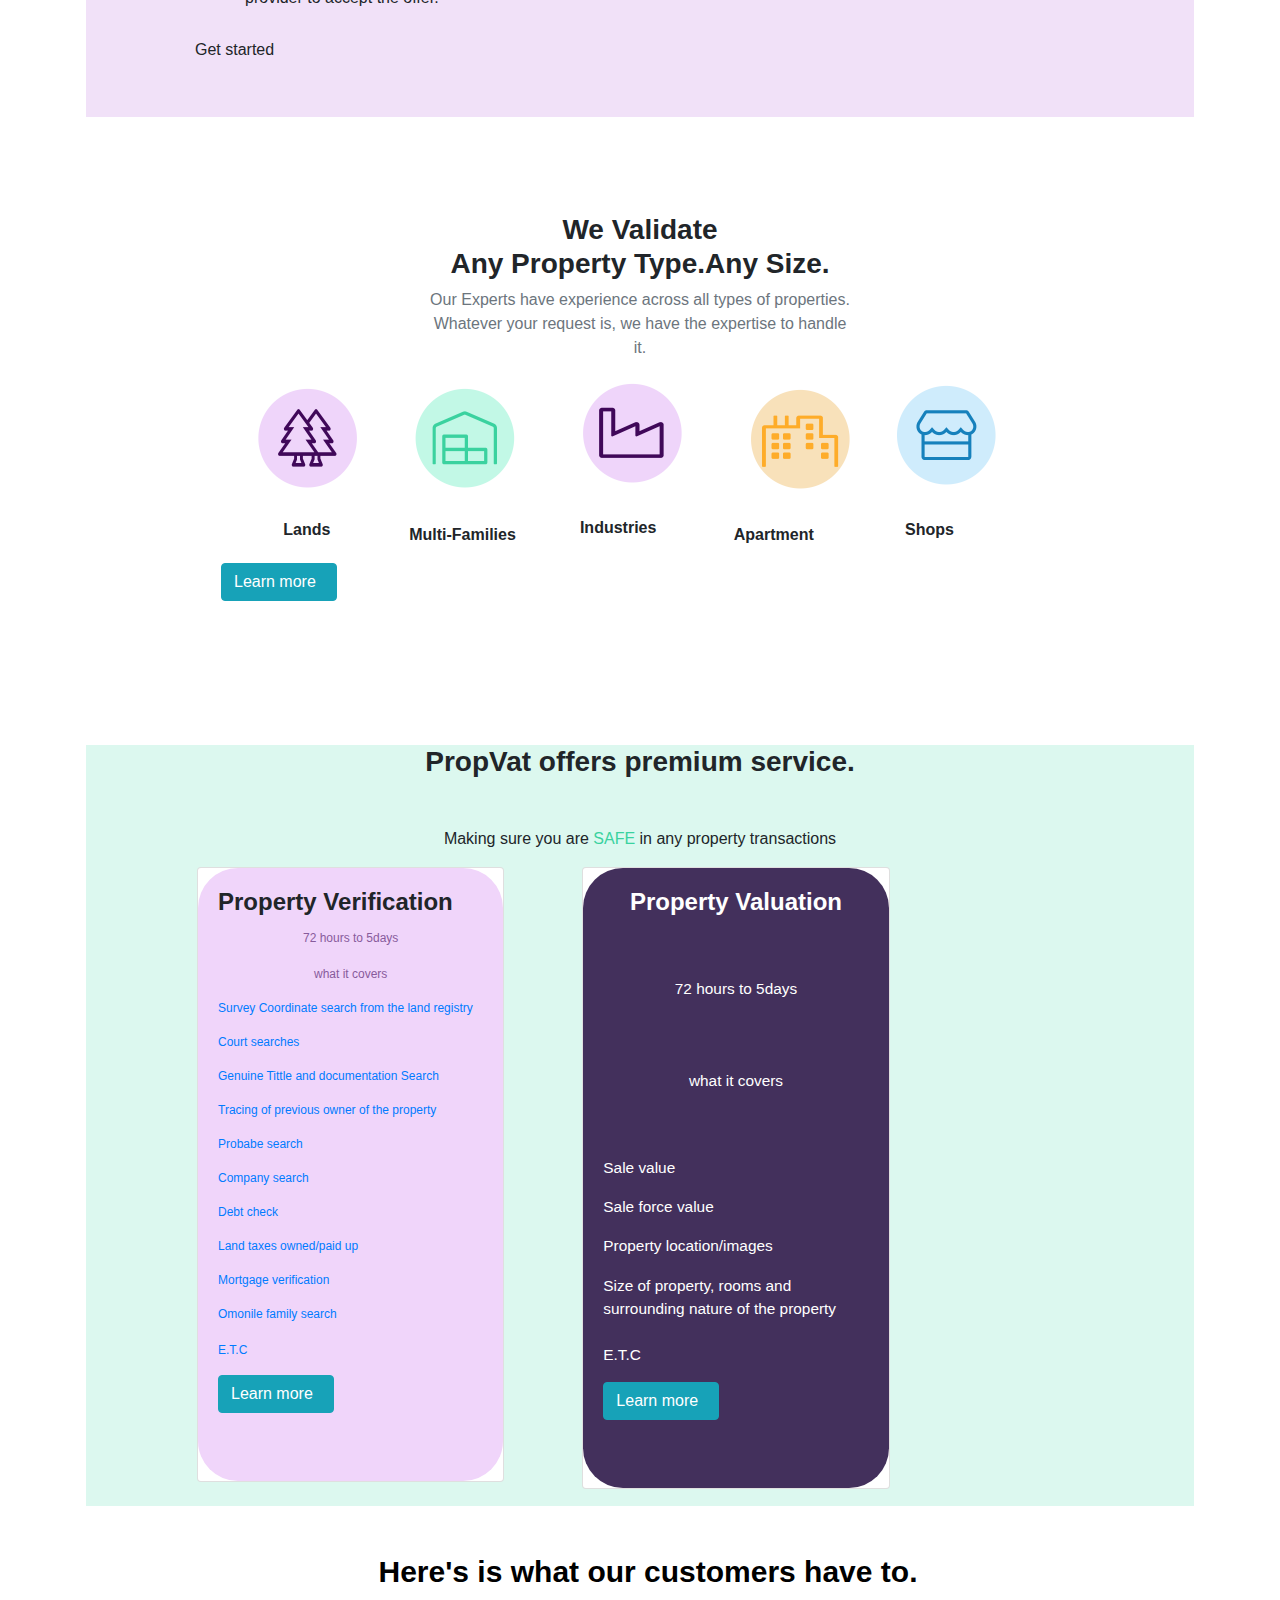
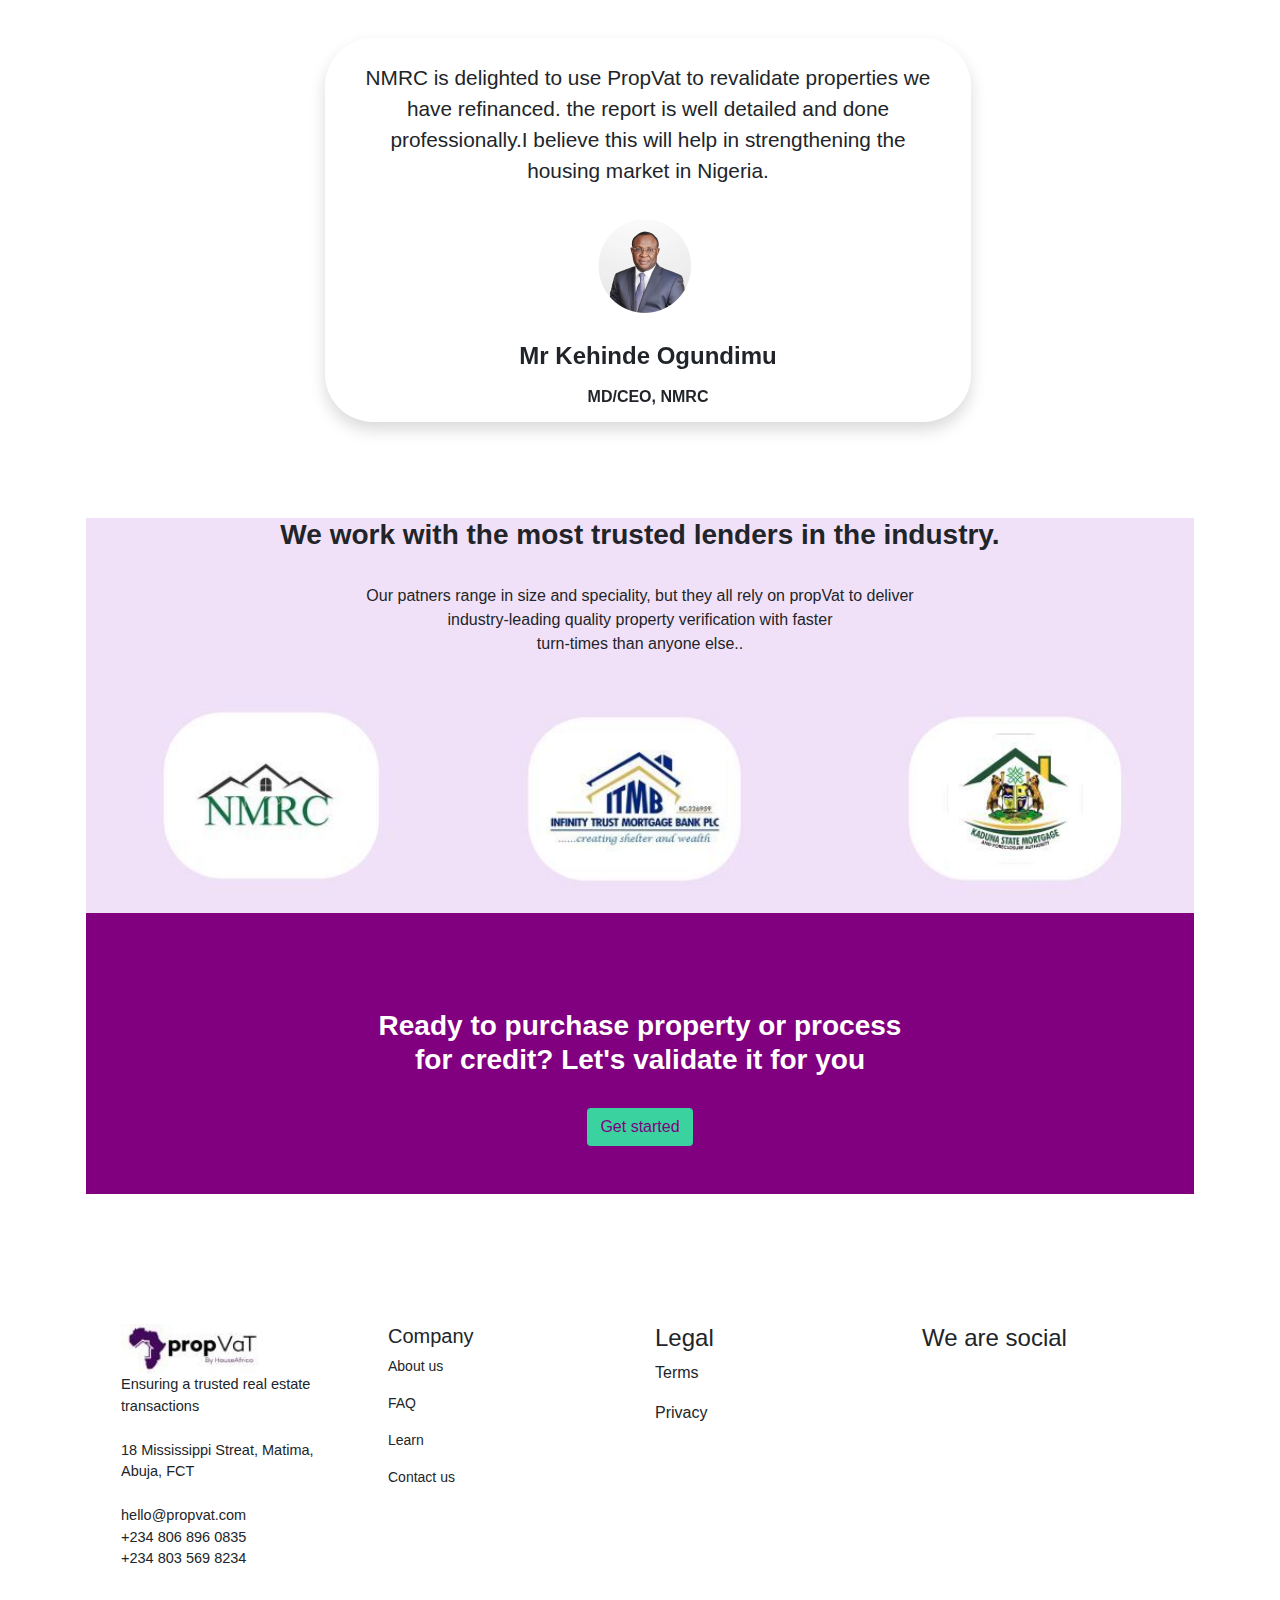
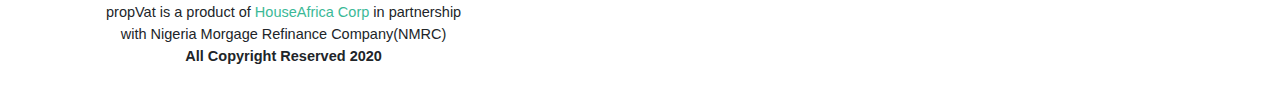
==== commit ed895e45: "changes" ====
--- a/index.html
+++ b/index.html
@@ -6,66 +6,16 @@
   <meta name="viewport" content="width=device-width, initial-scale=1">
   <link rel="stylesheet" href="https://use.fontawesome.com/releases/v5.7.0/css/all.css" integrity="sha384-lZN37f5QGtY3VHgisS14W3ExzMWZxybE1SJSEsQp9S+oqd12jhcu+A56Ebc1zFSJ" crossorigin="anonymous">
   <link rel="stylesheet" type="text/css" href="css/main.css">
-  <link rel="stylesheet" href="https://maxcdn.bootstrapcdn.com/bootstrap/4.5.2/css/bootstrap.min.css">
+  <link rel="stylesheet" href="https://maxcdn.bootstrapcdn.com/bootstrap/4.5.2/css/bootstrap.css">
   <script src="https://ajax.googleapis.com/ajax/libs/jquery/3.5.1/jquery.min.js"></script>
   <script src="https://cdnjs.cloudflare.com/ajax/libs/popper.js/1.16.0/umd/popper.min.js"></script>
-  <script src="https://maxcdn.bootstrapcdn.com/bootstrap/4.5.2/js/bootstrap.min.js"></script>
-  <style >
-    body{
-      background-color:lightgrey;
-      font-family: -apple-system, BlinkMacSystemFont, “Segoe UI”, Roboto, “Helvetica Neue”, Arial, sans-serif, “Apple Color Emoji”, “Segoe UI Emoji”, “Segoe UI Symbol”;
-
-font-size: 20px;
-font-weight: 400;
-line-height: 1.5;
-    }
-    
-    nav{
-      margin-right:72px;
-      margin-left: 72px;
-    }
-    h1{
-      font-weight: bolder;
-      font-size: 37px;
-      color:#121212;
-    }
-    h2{
-     font-weight: bolder;
-      font-size: 34px;
-      color:#121212; 
-      text-align: center;
-    }
-   
-    
-    
-    /*.card-title{
-      color:#43305C;
-      font-weight: bolder;
-      padding-top: 50px;
-      text-align: center;
-    }
-    #rncorners4{
-    border-radius: 50px;
-    
-    }
-    .card-text{
-      color:#727272;
-      text-align: center;
-    }*/
-    
-span{
-  color:#3AD29F
-}
-    
-    .pl-5 {
-      padding-top:-20px; 
-    }
-  </style>
+  <script src="https://maxcdn.bootstrapcdn.com/bootstrap/4.5.2/js/bootstrap.js"></script>
+  
 </head>
 <body>
 
 
-<nav class="navbar navbar-expand-sm bg-white navbar-dark shadow-sm p-3 mb-5 bg-white well well-lg">
+<nav class="navbar navbar-expand-sm bg-white navbar-dark shadow-sm p-3 mb-5 mx-5 bg-white well well-lg">
   <!-- Brand/logo -->
   <a class="navbar-brand" href="#">
     <img src="./Image/pivotlogo.jpg" alt="logo" style="height:60px;">
@@ -74,16 +24,16 @@
   <!-- Links -->
   <ul class="navbar-nav text-primary">
     <li class="nav-item">
-      <a class="nav-link text-primary" href="#">About</a>
+      <a class="nav-link text-primary" href="about.html">About</a>
     </li>
     <li class="nav-item">
-      <a class="nav-link text-primary" href="#">Patners</a>
+      <a class="nav-link text-primary" href="patner.html">Patners</a>
     </li>
     <li class="nav-item">
-      <a class="nav-link text-primary" href="#">FAQ</a>
+      <a class="nav-link text-primary" href="faq.html">FAQ</a>
     </li>
     <li class="nav-item">
-      <a class="nav-link text-primary" href="#">Clean Property</a>
+      <a class="nav-link text-primary" href="clean.html">Clean Property</a>
     </li>
   </ul>
   <div class="login-container">
@@ -631,7 +581,7 @@
           
 
 </div>
-<p class="copyright text-center pt-3 " style="font-size: 14.5px;">propVat is a product of <span style="color:#3BB997">HouseAfrica Corp</span> in partnership  <br>with Nigeria Morgage Refinance Company(NMRC)<br><i class="fa fa-heart"></i><b>All Copyright Reserved 2020</b></p><hr>
+<p class="copyright text-center pt-3 " style="font-size: 14.5px;">propVat is a product of <span style="color:#3BB997">HouseAfrica Corp</span> in partnership  <br>with Nigeria Morgage Refinance Company(NMRC)<br><i class="fa fa-heart"></i><b class="text-center">All Copyright Reserved 2020</b></p><hr>
 </div>
 
 </section>
--- a/css/main.css
+++ b/css/main.css
@@ -1,9 +1,56 @@
+
 body{
-	background-color:lightgrey;
-}
+ background-color:red;
+font-family: -apple-system, BlinkMacSystemFont, “Segoe UI”, Roboto, “Helvetica Neue”, Arial, sans-serif, “Apple Color Emoji”, “Segoe UI Emoji”, “Segoe UI Symbol”;
+
+font-size: 20px;
+font-weight: 400;
+line-height: 1.5;
+    }
+    
 .navbar-nav{
 	color:black;
 }
 .navbar{
 	background-color:#fff;
-}+}
+    
+    nav{
+      margin-right:72px;
+      margin-left: 72px;
+    }
+    h1{
+      font-weight: bolder;
+      font-size: 37px;
+      color:#121212;
+    }
+    h2{
+     font-weight: bolder;
+      font-size: 34px;
+      color:#121212; 
+      text-align: center;
+    }
+   
+    
+    
+    
+span{
+  color:#3AD29F
+}
+    
+    .pl-5 {
+      padding-top:-20px; 
+    }
+     bg-white p-3{
+     	margin-top:-90px;
+     	border-radius:45px
+     } 
+  my-5 py-5 z-depth-1{
+  	background:#F1E1F8
+  }
+   px-4 pt-n5 my-5 {
+   	background: #DEBBEF;
+   	 border-radius:10px
+    font-size:30px;
+    text-align:center;
+   }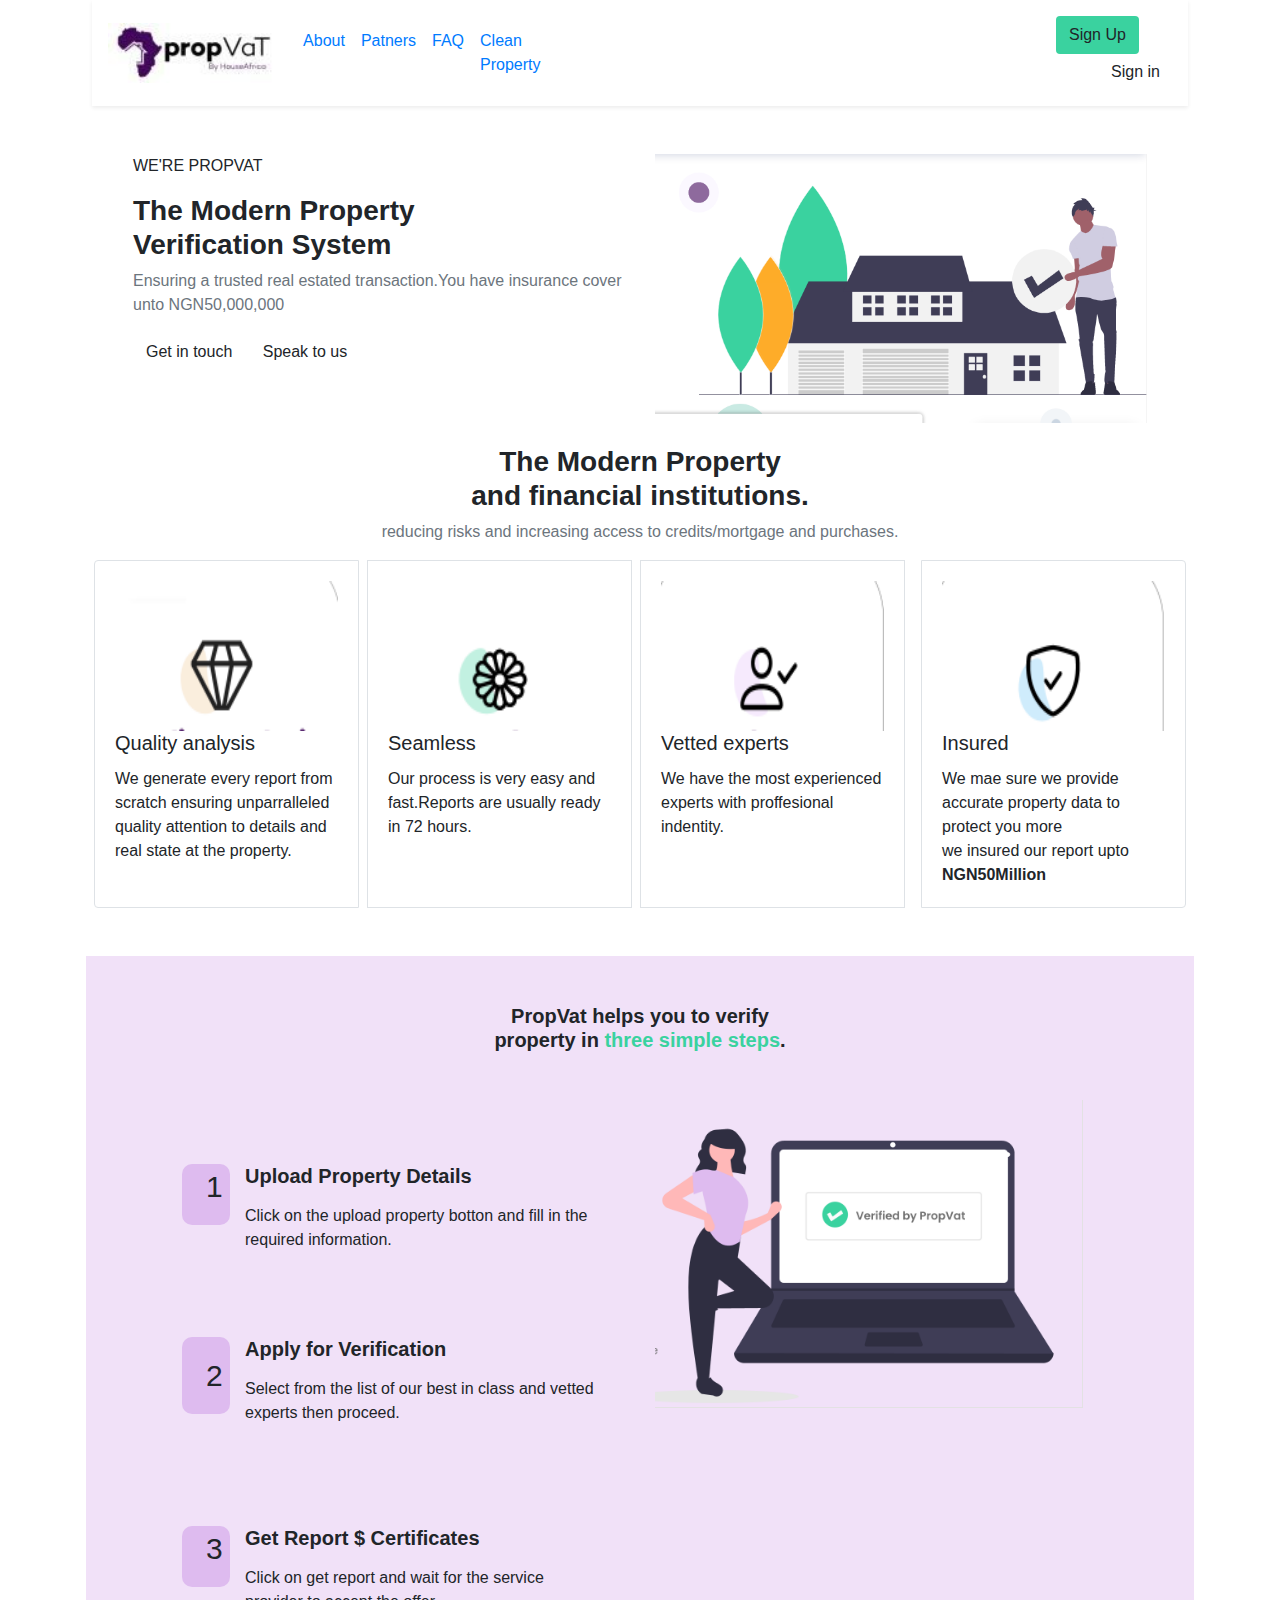
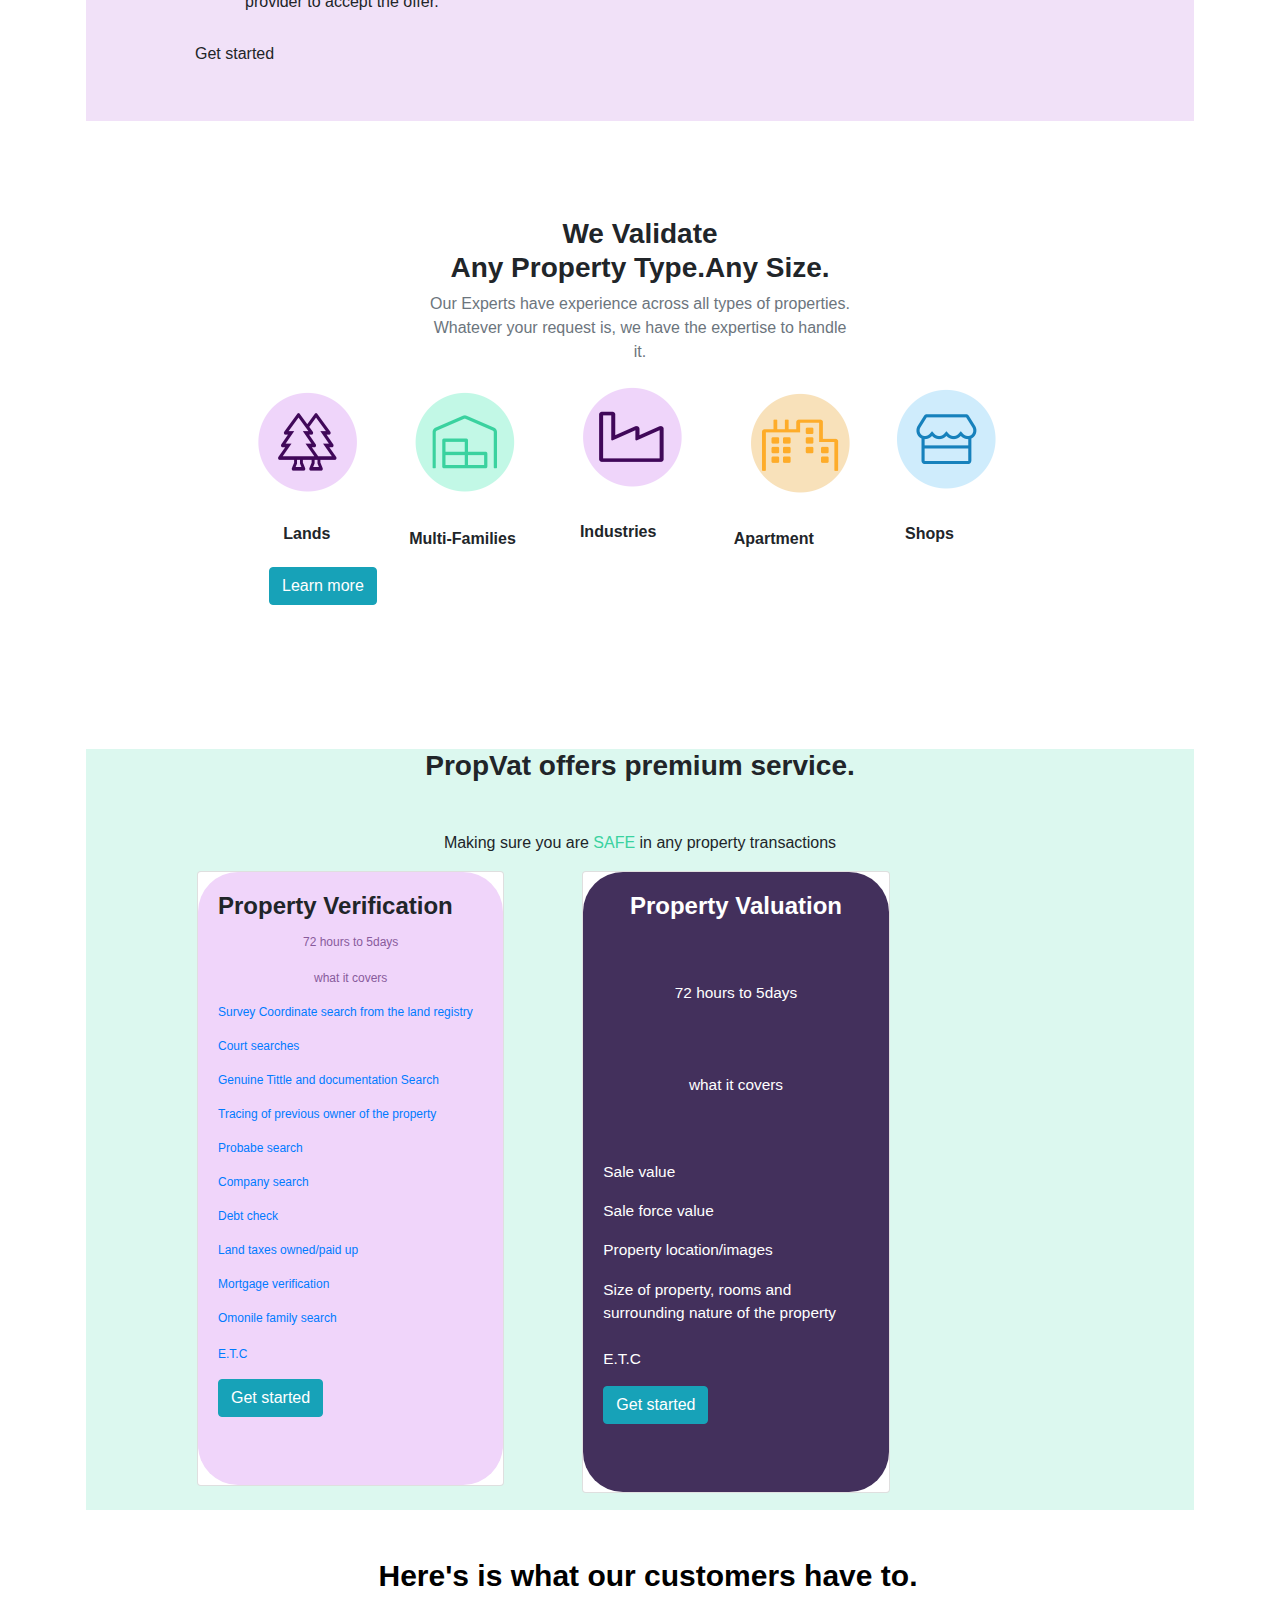
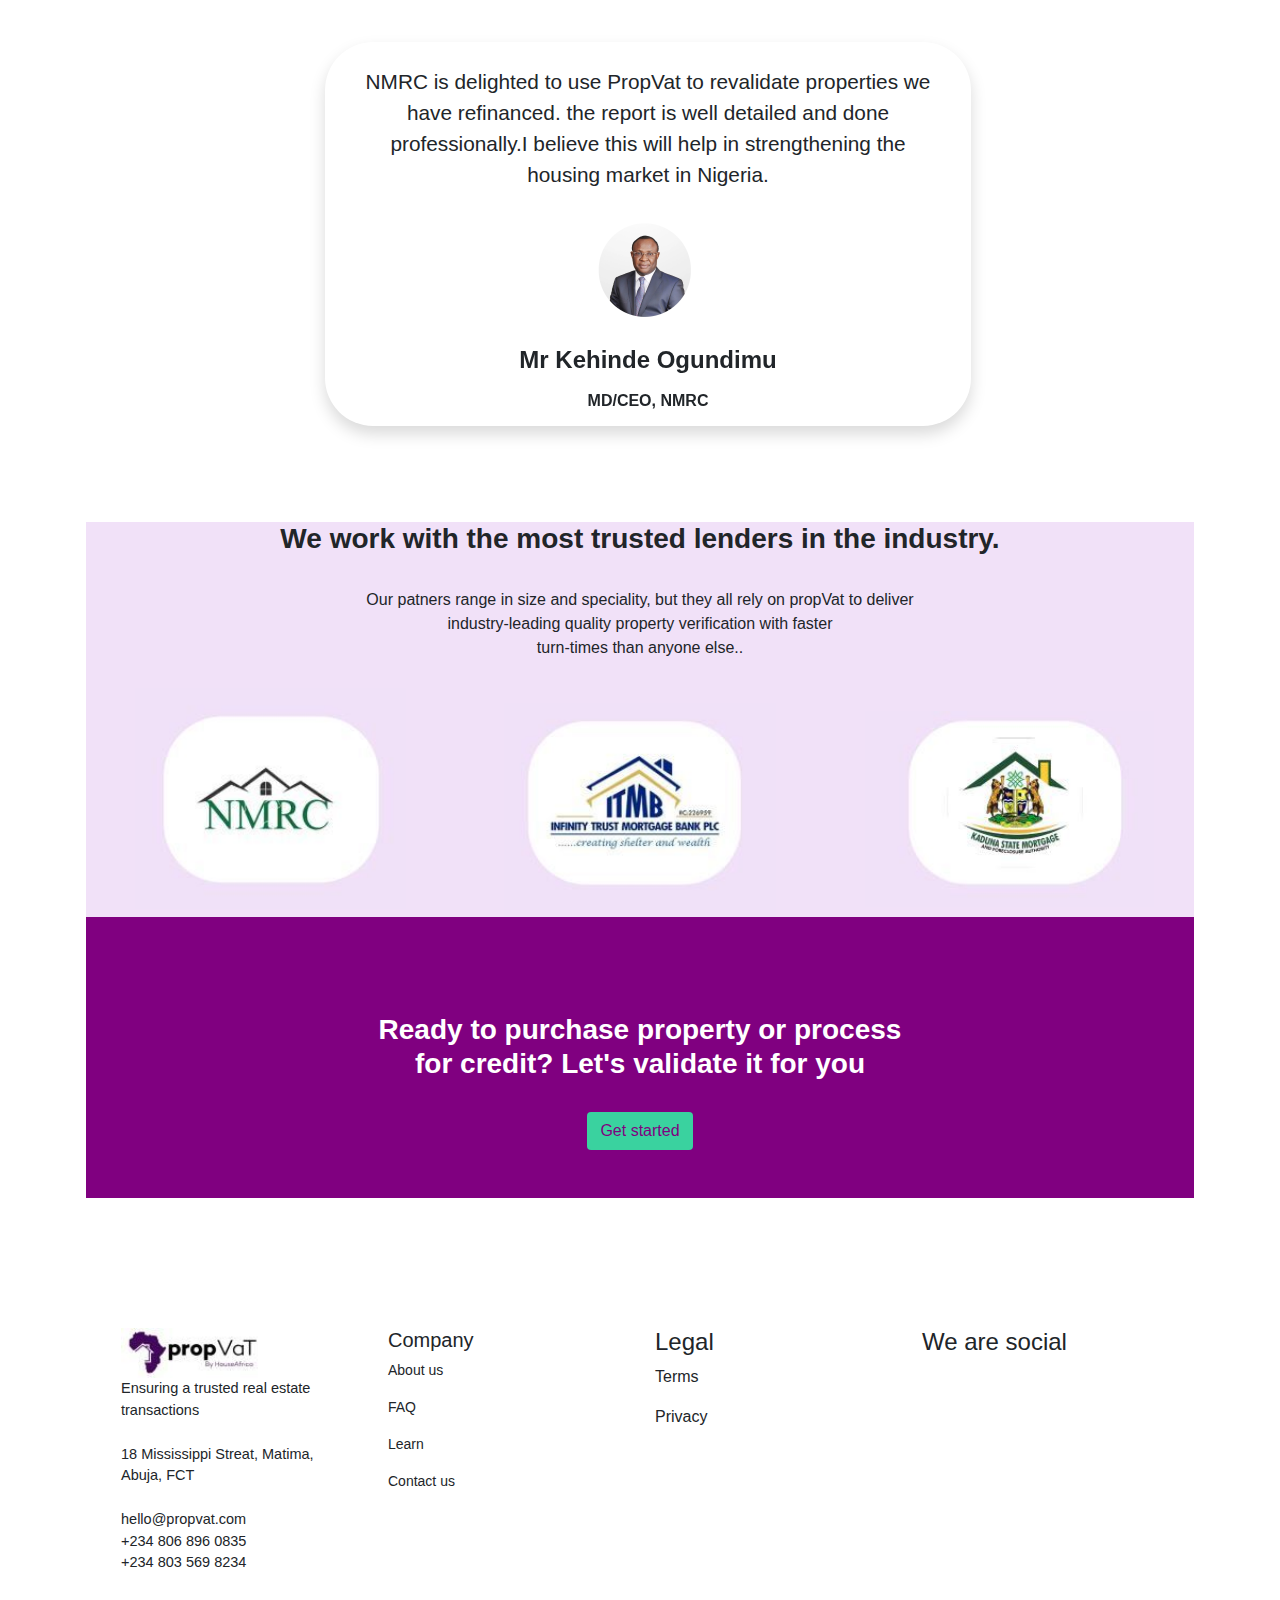
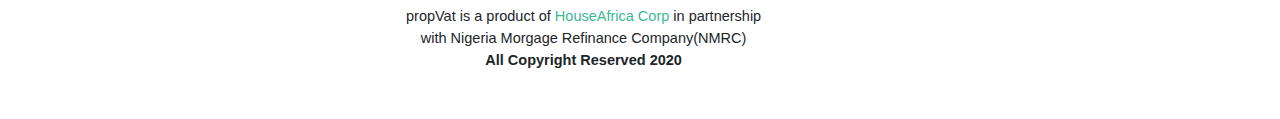
==== commit b89723ca: "changes" ====
--- a/index.html
+++ b/index.html
@@ -15,7 +15,7 @@
 <body>
 
 
-<nav class="navbar navbar-expand-sm bg-white navbar-dark shadow-sm p-3 mb-5 mx-5 bg-white well well-lg">
+<nav class="navbar navbar-expand-sm bg-white navbar-dark shadow-sm p-3 mb-5 bg-white well well-lg">
   <!-- Brand/logo -->
   <a class="navbar-brand" href="#">
     <img src="./Image/pivotlogo.jpg" alt="logo" style="height:60px;">
@@ -36,9 +36,9 @@
       <a class="nav-link text-primary" href="clean.html">Clean Property</a>
     </li>
   </ul>
-  <div class="login-container">
+  <div class="login-container float-right">
     <!-- <form action="/action_page.php" style="margin-top: 10px;"> -->
-     <a class="btn btn btn-rounded float-right mr-lg-5 bg-purple" style="background:#3AD29F "> Sign Up</a>
+     <a class="btn btn btn-rounded bg-purple" style="background:#3AD29F;margin-left:480px"> Sign Up</a>
      <a class="btn  btn-rounded float-right" style="border:#3AD29F">Sign in</a>
       
       <!-- <button id="bt" type="submit" >Sign up</button>
@@ -293,7 +293,7 @@
 
           
         </div>
-        <a class="btn btn-info btn-md mr-5 mb-5 " href="#" role="button">Learn more<i class="fa fa-magic ml-2"></i></a>
+        <a class="btn btn-info btn-md ml-5 mb-5 text-center " href="#" role="button">Learn more</a>
 
       </div>
       <!--/Grid row-->
@@ -367,7 +367,7 @@
           <span class="fa fa-check" style="color:#885B9C"></span>Omonile family search<br><br>
               E.T.C
         </a></p>
-            <a class="btn btn-info btn-md mr-5 mb-5 " href="#" role="button">Learn more<i class="fa fa-magic ml-2"></i></a>
+            <a class="btn btn-info btn-md mr-5 mb-5 " href="#" role="button">Get started</a>
  
           </div>
           <!--/.Card content-->
@@ -404,7 +404,7 @@
           <span class="fa fa-check" style="color:#fff"></span>
         </a>Size of property, rooms and surrounding nature of the property<br><br>E.T.C
               </p>
-             <a class="btn btn-info btn-md mr-5 mb-5 text-center " href="#" role="button">Learn more<i class="fa fa-magic ml-2"></i></a>
+             <a class="btn btn-info btn-md mr-5 mb-5 text-center " href="#" role="button">Get started</a>
   
           </div>
 
@@ -564,24 +564,24 @@
 <div class="col-md-3" style="font-size:14.5px; ">
 <h4>We are social</h4>
  <a class="fb-ic">
-            <i class="fab fa-facebook-f fa-lg white-text mr-md-5 mr-3 fa-2x"> </i>
+            <i class="fab fa-facebook fa-lg white-text mr-md-3 "> </i>
           </a>
           <a class="li-ic">
-            <i class="fab fa-linkedin-in fa-lg white-text mr-md-5 mr-3 fa-2x"> </i>
+            <i class="fab fa-linkedin fa-lg white-text mr-md-3 "> </i>
           </a>
           <!-- Twitter -->
           <a class="tw-ic">
-            <i class="fab fa-twitter fa-lg white-text mr-md-5 mr-3 fa-2x"> </i>
+            <i class="fab fa-twitter fa-lg white-text mr-md-3 fa-1x"> </i>
           </a>
 
           
           <a class="ins-ic">
-            <i class="fab fa-instagram fa-lg white-text mr-md-5 mr-3 fa-2x"> </i>
+            <i class="fab fa-instagram fa-lg white-text mr-md-3  fa-1x"> </i>
           </a>
           
 
 </div>
-<p class="copyright text-center pt-3 " style="font-size: 14.5px;">propVat is a product of <span style="color:#3BB997">HouseAfrica Corp</span> in partnership  <br>with Nigeria Morgage Refinance Company(NMRC)<br><i class="fa fa-heart"></i><b class="text-center">All Copyright Reserved 2020</b></p><hr>
+<p class="copyright py-3" style="font-size: 14.5px;margin-left:300px; ">propVat is a product of <span style="color:#3BB997">HouseAfrica Corp</span> in partnership  <br>with Nigeria Morgage Refinance Company(NMRC)<br><b >All Copyright Reserved 2020</b></p><hr>
 </div>
 
 </section>
--- a/css/main.css
+++ b/css/main.css
@@ -16,8 +16,8 @@
 }
     
     nav{
-      margin-right:72px;
-      margin-left: 72px;
+      margin-right:92px;
+      margin-left: 92px;
     }
     h1{
       font-weight: bolder;
@@ -37,6 +37,9 @@
 span{
   color:#3AD29F
 }
+.copyright{
+  text-align: center;
+}
     
     .pl-5 {
       padding-top:-20px; 
@@ -53,4 +56,9 @@
    	 border-radius:10px
     font-size:30px;
     text-align:center;
-   }+   }
+ .fab fa{
+  margin-right:30px;
+  margin-left:30px; 
+
+ }